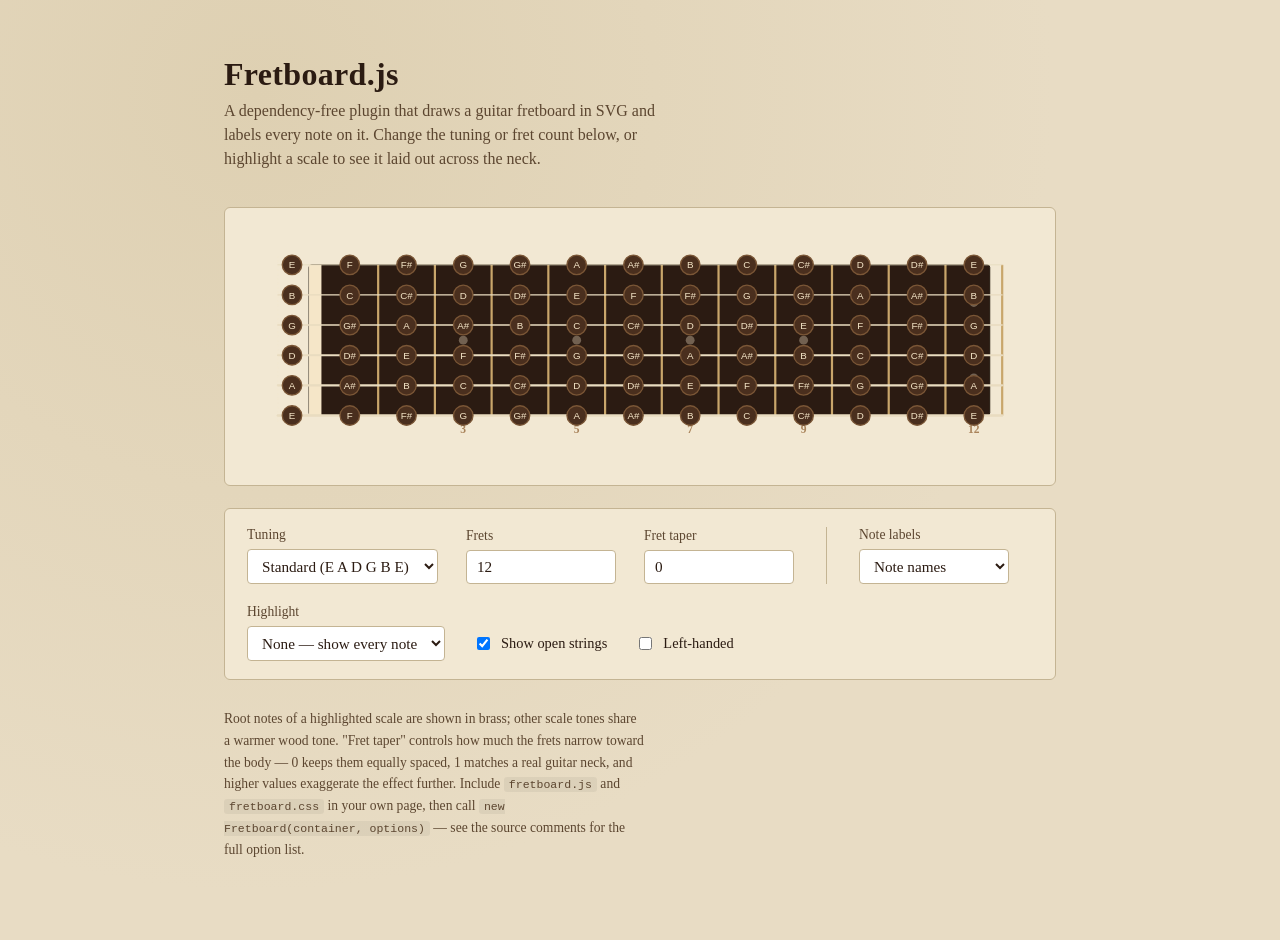
==== index.html @ 24ba3fcd "add left hand view" ====
<!doctype html>
<html lang="en">
<head>
<meta charset="utf-8" />
<meta name="viewport" content="width=device-width, initial-scale=1" />
<title>Fretboard.js — guitar fretboard visualizer</title>
<link rel="stylesheet" href="fretboard.css" />
<style>
	@font-face {
		/* Falls back gracefully if the environment has no network access to fonts. */
		font-family: 'Fraunces';
		src: local('Fraunces');
	}

	:root {
		--page-bg: #e8dcc4;
		--page-bg-edge: #ded0b2;
		--ink: #2b1b12;
		--ink-soft: #5c4630;
		--rule: #c4b493;
		--panel-bg: #f2e8d3;
		--brass: #c9a66b;
		--brass-deep: #a9835a;
	}

	* { box-sizing: border-box; }

	html, body {
		margin: 0;
		padding: 0;
		background: var(--page-bg);
		color: var(--ink);
		font-family: 'Iowan Old Style', 'Palatino Linotype', Georgia, serif;
	}

	body {
		background-image: radial-gradient(circle at 20% 10%, var(--page-bg-edge), var(--page-bg) 60%);
		min-height: 100vh;
	}

	.wrap {
		max-width: 880px;
		margin: 0 auto;
		padding: 56px 24px 80px;
	}

	header.masthead {
		margin-bottom: 36px;
	}

	header.masthead h1 {
		font-family: 'Fraunces', 'Iowan Old Style', Georgia, serif;
		font-weight: 600;
		font-size: 2rem;
		letter-spacing: 0.01em;
		margin: 0 0 6px;
	}

	header.masthead p {
		margin: 0;
		color: var(--ink-soft);
		font-size: 1rem;
		max-width: 58ch;
		line-height: 1.5;
	}

	.stage {
		background: var(--panel-bg);
		border: 1px solid var(--rule);
		border-radius: 6px;
		padding: 32px 28px 20px;
		overflow-x: auto;
	}

	#fretboard-container {
		min-width: 640px;
	}

	.control-strip {
		margin-top: 22px;
		background: var(--panel-bg);
		border: 1px solid var(--rule);
		border-radius: 6px;
		padding: 18px 22px;
		display: flex;
		flex-wrap: wrap;
		gap: 20px 28px;
		align-items: end;
	}

	.control {
		display: flex;
		flex-direction: column;
		gap: 6px;
		min-width: 150px;
	}

	.control label {
		font-family: 'Iowan Old Style', Georgia, serif;
		font-size: 0.85rem;
		color: var(--ink-soft);
	}

	.control select,
	.control input[type='number'] {
		font-family: inherit;
		font-size: 0.95rem;
		padding: 7px 10px;
		border: 1px solid var(--rule);
		border-radius: 4px;
		background: #fff;
		color: var(--ink);
	}

	.control select:disabled,
	.control input[type='number']:disabled {
		background: rgba(0, 0, 0, 0.04);
		color: var(--ink-soft);
		cursor: not-allowed;
	}

	.control-strip .divider {
		width: 1px;
		align-self: stretch;
		background: var(--rule);
		margin: 0 4px;
	}

	.checkbox-row {
		display: flex;
		align-items: center;
		gap: 8px;
		padding-bottom: 8px;
	}

	.checkbox-row label {
		font-size: 0.9rem;
		color: var(--ink);
	}

	footer.note {
		margin-top: 28px;
		font-size: 0.85rem;
		color: var(--ink-soft);
		line-height: 1.6;
		max-width: 62ch;
	}

	footer.note code {
		background: rgba(0, 0, 0, 0.05);
		padding: 1px 5px;
		border-radius: 3px;
		font-size: 0.85em;
	}

	@media (prefers-reduced-motion: reduce) {
		* { transition: none !important; }
	}
</style>
</head>
<body>
<div class="wrap">
	<header class="masthead">
		<h1>Fretboard.js</h1>
		<p>A dependency-free plugin that draws a guitar fretboard in SVG and labels every note on it. Change the tuning or fret count below, or highlight a scale to see it laid out across the neck.</p>
	</header>

	<div class="stage">
		<div id="fretboard-container"></div>
	</div>

	<div class="control-strip">
		<div class="control">
			<label for="tuning-select">Tuning</label>
			<select id="tuning-select">
				<option value="standard" selected>Standard (E A D G B E)</option>
				<option value="drop-d">Drop D (D A D G B E)</option>
				<option value="dadgad">DADGAD</option>
				<option value="open-g">Open G (D G D G B D)</option>
				<option value="half-step-down">Half-step down</option>
			</select>
		</div>

		<div class="control">
			<label for="frets-input">Frets</label>
			<input id="frets-input" type="number" min="5" max="24" value="12" />
		</div>

		<div class="control">
			<label for="taper-input">Fret taper</label>
			<input id="taper-input" type="number" min="0" max="5" step="0.1" value="0" />
		</div>

		<div class="divider"></div>

		<div class="control">
			<label for="label-mode-select">Note labels</label>
			<select id="label-mode-select">
				<option value="note" selected>Note names</option>
				<option value="none">Hidden</option>
			</select>
		</div>

		<div class="control">
			<label for="highlight-select">Highlight</label>
			<select id="highlight-select">
				<option value="none" selected>None — show every note</option>
				<option value="c-major">C major scale</option>
				<option value="a-minor-pent">A minor pentatonic</option>
				<option value="e-blues">E blues scale</option>
				<option value="g-major">G major scale</option>
			</select>
		</div>

		<div class="checkbox-row">
			<input type="checkbox" id="open-strings-toggle" checked />
			<label for="open-strings-toggle">Show open strings</label>
		</div>

		<div class="checkbox-row">
			<input type="checkbox" id="left-handed-toggle" />
			<label for="left-handed-toggle">Left-handed</label>
		</div>
	</div>

	<footer class="note">
		Root notes of a highlighted scale are shown in brass; other scale tones share a warmer wood tone. "Fret taper" controls how much the frets narrow toward the body — 0 keeps them equally spaced, 1 matches a real guitar neck, and higher values exaggerate the effect further. Include <code>fretboard.js</code> and <code>fretboard.css</code> in your own page, then call <code>new Fretboard(container, options)</code> — see the source comments for the full option list.
	</footer>
</div>

<script src="fretboard.js"></script>
<script>
	var TUNINGS = {
		'standard': ['E2', 'A2', 'D3', 'G3', 'B3', 'E4'],
		'drop-d': ['D2', 'A2', 'D3', 'G3', 'B3', 'E4'],
		'dadgad': ['D2', 'A2', 'D3', 'G3', 'A3', 'D4'],
		'open-g': ['D2', 'G2', 'D3', 'G3', 'B3', 'D4'],
		'half-step-down': ['Eb2', 'Ab2', 'Db3', 'Gb3', 'Bb3', 'Eb4'],
	};

	var HIGHLIGHTS = {
		'none': null,
		'c-major': { root: 'C', notes: ['C', 'D', 'E', 'F', 'G', 'A', 'B'] },
		'a-minor-pent': { root: 'A', notes: ['A', 'C', 'D', 'E', 'G'] },
		'e-blues': { root: 'E', notes: ['E', 'G', 'A', 'Bb', 'B', 'D'] },
		'g-major': { root: 'G', notes: ['G', 'A', 'B', 'C', 'D', 'E', 'F#'] },
	};

	var container = document.getElementById('fretboard-container');
	var fb = new Fretboard(container, {
		frets: 12,
		tuning: TUNINGS.standard,
		showOpenStrings: true,
		labelMode: 'note',
		highlight: null,
		fretTaper: 0,
		leftHanded: false,
	});

	document.getElementById('tuning-select').addEventListener('change', function (e) {
		fb.setTuning(TUNINGS[e.target.value]);
	});

	document.getElementById('taper-input').addEventListener('change', function (e) {
		var value = Math.max(0, parseFloat(e.target.value));
		if (isNaN(value)) value = 0;
		e.target.value = value;
		fb.setFretTaper(value);
	});

	document.getElementById('frets-input').addEventListener('change', function (e) {
		var value = Math.max(5, Math.min(24, parseInt(e.target.value, 10) || 12));
		e.target.value = value;
		fb.setFrets(value);
	});

	document.getElementById('highlight-select').addEventListener('change', function (e) {
		fb.setHighlight(HIGHLIGHTS[e.target.value]);
	});

	document.getElementById('label-mode-select').addEventListener('change', function (e) {
		fb.setLabelMode(e.target.value);
	});

	document.getElementById('open-strings-toggle').addEventListener('change', function (e) {
		fb.setOptions({ showOpenStrings: e.target.checked });
	});

	document.getElementById('left-handed-toggle').addEventListener('change', function (e) {
		fb.setLeftHanded(e.target.checked);
	});
</script>
</body>
</html>
---- fretboard.css ----
/* Fretboard.js — default styling
   Palette grounded in real fretboard materials: rosewood body, brass fret wire,
   bone nut and inlays. Swap the custom properties below to retheme. */

.fretboard-svg {
	--fb-wood: #2b1b12;
	--fb-wood-edge: #1c1109;
	--fb-fretwire: #c9a66b;
	--fb-nut: #f5e6c8;
	--fb-string: #e9dcc0;
	--fb-inlay: rgba(245, 230, 200, 0.35);
	--fb-fret-number: #a9835a;
	--fb-note-bg: #4a2f1e;
	--fb-note-border: #7a5636;
	--fb-note-text: #f5e6c8;
	--fb-highlight-bg: #6947c0;
	--fb-highlight-border: #6bb7c9bd;
	--fb-root-bg: #6bc99e;
	--fb-root-text: #2b1b12;
	--fb-open-divider: rgba(245, 230, 200, 0.25);

	display: block;
	max-width: 100%;
	height: auto;
	font-family: 'Iowan Old Style', 'Palatino Linotype', Georgia, serif;
}

.fretboard-wood {
	fill: var(--fb-wood);
	stroke: var(--fb-wood-edge);
	stroke-width: 1;
}

.fretboard-fretwire {
	stroke: var(--fb-fretwire);
	stroke-width: 2.5;
}

.fretboard-nut {
	fill: var(--fb-nut);
}

.fretboard-string {
	stroke: var(--fb-string);
	stroke-linecap: round;
}

.fretboard-inlay {
	fill: var(--fb-inlay);
}

.fretboard-fret-number {
	fill: var(--fb-fret-number);
	font-size: 13px;
	font-weight: 600;
}

.fretboard-open-divider {
	stroke: var(--fb-open-divider);
	stroke-width: 1;
	stroke-dasharray: 2 3;
}

.fretboard-note-dot {
	fill: var(--fb-note-bg);
	stroke: var(--fb-note-border);
	stroke-width: 1.5;
}

.fretboard-note-dot--highlight {
	fill: var(--fb-highlight-bg);
	stroke: var(--fb-highlight-border);
}

.fretboard-note-dot--root {
	fill: var(--fb-root-bg);
	stroke: var(--fb-root-bg);
}

.fretboard-note-label {
	fill: var(--fb-note-text);
	font-size: 11px;
	font-weight: 500;
	pointer-events: none;
	user-select: none;
	font-family: "Helvetica Neue", "Segoe UI", sans-serif
}

.fretboard-note-label--root {
	fill: var(--fb-root-text);
}
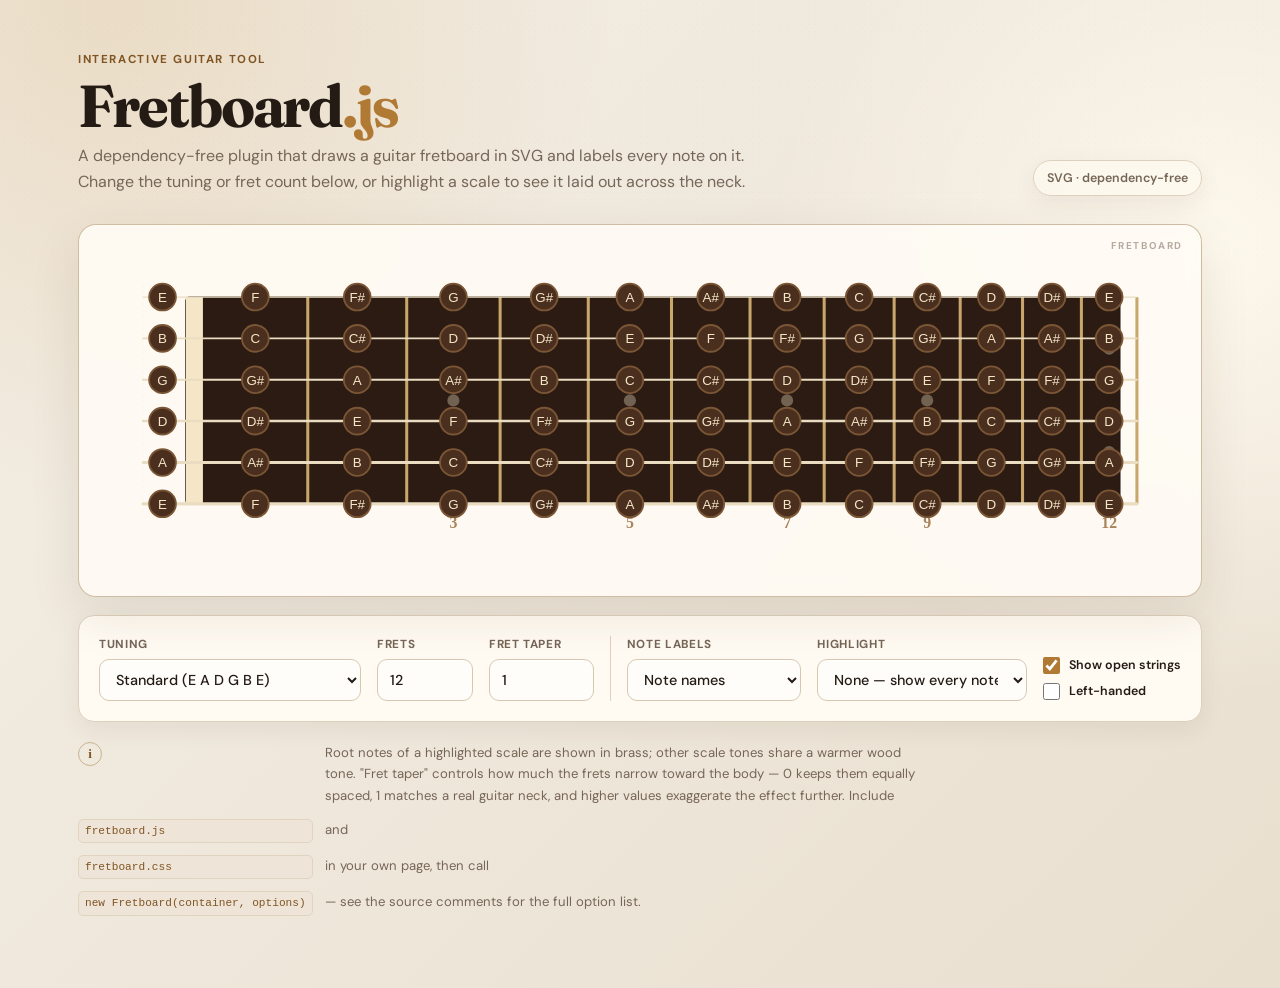
==== commit 00f6ed2a: "update layout. Set fret taper init to 1" ====
--- a/index.html
+++ b/index.html
@@ -1,294 +1,513 @@
 <!doctype html>
 <html lang="en">
-<head>
-<meta charset="utf-8" />
-<meta name="viewport" content="width=device-width, initial-scale=1" />
-<title>Fretboard.js — guitar fretboard visualizer</title>
-<link rel="stylesheet" href="fretboard.css" />
-<style>
-	@font-face {
-		/* Falls back gracefully if the environment has no network access to fonts. */
-		font-family: 'Fraunces';
-		src: local('Fraunces');
-	}
-
-	:root {
-		--page-bg: #e8dcc4;
-		--page-bg-edge: #ded0b2;
-		--ink: #2b1b12;
-		--ink-soft: #5c4630;
-		--rule: #c4b493;
-		--panel-bg: #f2e8d3;
-		--brass: #c9a66b;
-		--brass-deep: #a9835a;
-	}
-
-	* { box-sizing: border-box; }
-
-	html, body {
-		margin: 0;
-		padding: 0;
-		background: var(--page-bg);
-		color: var(--ink);
-		font-family: 'Iowan Old Style', 'Palatino Linotype', Georgia, serif;
-	}
-
-	body {
-		background-image: radial-gradient(circle at 20% 10%, var(--page-bg-edge), var(--page-bg) 60%);
-		min-height: 100vh;
-	}
-
-	.wrap {
-		max-width: 880px;
-		margin: 0 auto;
-		padding: 56px 24px 80px;
-	}
-
-	header.masthead {
-		margin-bottom: 36px;
-	}
-
-	header.masthead h1 {
-		font-family: 'Fraunces', 'Iowan Old Style', Georgia, serif;
-		font-weight: 600;
-		font-size: 2rem;
-		letter-spacing: 0.01em;
-		margin: 0 0 6px;
-	}
-
-	header.masthead p {
-		margin: 0;
-		color: var(--ink-soft);
-		font-size: 1rem;
-		max-width: 58ch;
-		line-height: 1.5;
-	}
-
-	.stage {
-		background: var(--panel-bg);
-		border: 1px solid var(--rule);
-		border-radius: 6px;
-		padding: 32px 28px 20px;
-		overflow-x: auto;
-	}
-
-	#fretboard-container {
-		min-width: 640px;
-	}
-
-	.control-strip {
-		margin-top: 22px;
-		background: var(--panel-bg);
-		border: 1px solid var(--rule);
-		border-radius: 6px;
-		padding: 18px 22px;
-		display: flex;
-		flex-wrap: wrap;
-		gap: 20px 28px;
-		align-items: end;
-	}
-
-	.control {
-		display: flex;
-		flex-direction: column;
-		gap: 6px;
-		min-width: 150px;
-	}
-
-	.control label {
-		font-family: 'Iowan Old Style', Georgia, serif;
-		font-size: 0.85rem;
-		color: var(--ink-soft);
-	}
-
-	.control select,
-	.control input[type='number'] {
-		font-family: inherit;
-		font-size: 0.95rem;
-		padding: 7px 10px;
-		border: 1px solid var(--rule);
-		border-radius: 4px;
-		background: #fff;
-		color: var(--ink);
-	}
-
-	.control select:disabled,
-	.control input[type='number']:disabled {
-		background: rgba(0, 0, 0, 0.04);
-		color: var(--ink-soft);
-		cursor: not-allowed;
-	}
-
-	.control-strip .divider {
-		width: 1px;
-		align-self: stretch;
-		background: var(--rule);
-		margin: 0 4px;
-	}
-
-	.checkbox-row {
-		display: flex;
-		align-items: center;
-		gap: 8px;
-		padding-bottom: 8px;
-	}
-
-	.checkbox-row label {
-		font-size: 0.9rem;
-		color: var(--ink);
-	}
-
-	footer.note {
-		margin-top: 28px;
-		font-size: 0.85rem;
-		color: var(--ink-soft);
-		line-height: 1.6;
-		max-width: 62ch;
-	}
-
-	footer.note code {
-		background: rgba(0, 0, 0, 0.05);
-		padding: 1px 5px;
-		border-radius: 3px;
-		font-size: 0.85em;
-	}
-
-	@media (prefers-reduced-motion: reduce) {
-		* { transition: none !important; }
-	}
-</style>
-</head>
-<body>
-<div class="wrap">
-	<header class="masthead">
-		<h1>Fretboard.js</h1>
-		<p>A dependency-free plugin that draws a guitar fretboard in SVG and labels every note on it. Change the tuning or fret count below, or highlight a scale to see it laid out across the neck.</p>
-	</header>
-
-	<div class="stage">
-		<div id="fretboard-container"></div>
-	</div>
-
-	<div class="control-strip">
-		<div class="control">
-			<label for="tuning-select">Tuning</label>
-			<select id="tuning-select">
-				<option value="standard" selected>Standard (E A D G B E)</option>
-				<option value="drop-d">Drop D (D A D G B E)</option>
-				<option value="dadgad">DADGAD</option>
-				<option value="open-g">Open G (D G D G B D)</option>
-				<option value="half-step-down">Half-step down</option>
-			</select>
-		</div>
-
-		<div class="control">
-			<label for="frets-input">Frets</label>
-			<input id="frets-input" type="number" min="5" max="24" value="12" />
-		</div>
-
-		<div class="control">
-			<label for="taper-input">Fret taper</label>
-			<input id="taper-input" type="number" min="0" max="5" step="0.1" value="0" />
-		</div>
-
-		<div class="divider"></div>
-
-		<div class="control">
-			<label for="label-mode-select">Note labels</label>
-			<select id="label-mode-select">
-				<option value="note" selected>Note names</option>
-				<option value="none">Hidden</option>
-			</select>
-		</div>
-
-		<div class="control">
-			<label for="highlight-select">Highlight</label>
-			<select id="highlight-select">
-				<option value="none" selected>None — show every note</option>
-				<option value="c-major">C major scale</option>
-				<option value="a-minor-pent">A minor pentatonic</option>
-				<option value="e-blues">E blues scale</option>
-				<option value="g-major">G major scale</option>
-			</select>
-		</div>
-
-		<div class="checkbox-row">
-			<input type="checkbox" id="open-strings-toggle" checked />
-			<label for="open-strings-toggle">Show open strings</label>
-		</div>
-
-		<div class="checkbox-row">
-			<input type="checkbox" id="left-handed-toggle" />
-			<label for="left-handed-toggle">Left-handed</label>
-		</div>
-	</div>
-
-	<footer class="note">
-		Root notes of a highlighted scale are shown in brass; other scale tones share a warmer wood tone. "Fret taper" controls how much the frets narrow toward the body — 0 keeps them equally spaced, 1 matches a real guitar neck, and higher values exaggerate the effect further. Include <code>fretboard.js</code> and <code>fretboard.css</code> in your own page, then call <code>new Fretboard(container, options)</code> — see the source comments for the full option list.
-	</footer>
-</div>
-
-<script src="fretboard.js"></script>
-<script>
-	var TUNINGS = {
-		'standard': ['E2', 'A2', 'D3', 'G3', 'B3', 'E4'],
-		'drop-d': ['D2', 'A2', 'D3', 'G3', 'B3', 'E4'],
-		'dadgad': ['D2', 'A2', 'D3', 'G3', 'A3', 'D4'],
-		'open-g': ['D2', 'G2', 'D3', 'G3', 'B3', 'D4'],
-		'half-step-down': ['Eb2', 'Ab2', 'Db3', 'Gb3', 'Bb3', 'Eb4'],
-	};
-
-	var HIGHLIGHTS = {
-		'none': null,
-		'c-major': { root: 'C', notes: ['C', 'D', 'E', 'F', 'G', 'A', 'B'] },
-		'a-minor-pent': { root: 'A', notes: ['A', 'C', 'D', 'E', 'G'] },
-		'e-blues': { root: 'E', notes: ['E', 'G', 'A', 'Bb', 'B', 'D'] },
-		'g-major': { root: 'G', notes: ['G', 'A', 'B', 'C', 'D', 'E', 'F#'] },
-	};
-
-	var container = document.getElementById('fretboard-container');
-	var fb = new Fretboard(container, {
-		frets: 12,
-		tuning: TUNINGS.standard,
-		showOpenStrings: true,
-		labelMode: 'note',
-		highlight: null,
-		fretTaper: 0,
-		leftHanded: false,
-	});
-
-	document.getElementById('tuning-select').addEventListener('change', function (e) {
-		fb.setTuning(TUNINGS[e.target.value]);
-	});
-
-	document.getElementById('taper-input').addEventListener('change', function (e) {
-		var value = Math.max(0, parseFloat(e.target.value));
-		if (isNaN(value)) value = 0;
-		e.target.value = value;
-		fb.setFretTaper(value);
-	});
-
-	document.getElementById('frets-input').addEventListener('change', function (e) {
-		var value = Math.max(5, Math.min(24, parseInt(e.target.value, 10) || 12));
-		e.target.value = value;
-		fb.setFrets(value);
-	});
-
-	document.getElementById('highlight-select').addEventListener('change', function (e) {
-		fb.setHighlight(HIGHLIGHTS[e.target.value]);
-	});
-
-	document.getElementById('label-mode-select').addEventListener('change', function (e) {
-		fb.setLabelMode(e.target.value);
-	});
-
-	document.getElementById('open-strings-toggle').addEventListener('change', function (e) {
-		fb.setOptions({ showOpenStrings: e.target.checked });
-	});
-
-	document.getElementById('left-handed-toggle').addEventListener('change', function (e) {
-		fb.setLeftHanded(e.target.checked);
-	});
-</script>
-</body>
+  <head>
+    <meta charset="utf-8" />
+    <meta name="viewport" content="width=device-width, initial-scale=1" />
+    <title>Fretboard.js — guitar fretboard visualizer</title>
+    <link rel="stylesheet" href="fretboard.css" />
+    <style>
+      @import url("https://fonts.googleapis.com/css2?family=DM+Sans:wght@400;500;600;700&family=Fraunces:opsz,wght@9..144,600;9..144,700&display=swap");
+
+      :root {
+        --bg: #f4efe6;
+        --bg-deep: #e9dfcf;
+        --surface: rgba(255, 252, 246, 0.9);
+        --surface-solid: #fffaf2;
+        --ink: #241b15;
+        --muted: #766657;
+        --line: #ddd0bc;
+        --accent: #b07a35;
+        --accent-dark: #805523;
+        --shadow: 0 18px 50px rgba(67, 45, 24, 0.1);
+        --shadow-soft: 0 8px 24px rgba(67, 45, 24, 0.07);
+      }
+
+      * {
+        box-sizing: border-box;
+      }
+      html {
+        scroll-behavior: smooth;
+      }
+
+      body {
+        margin: 0;
+        min-height: 100vh;
+        color: var(--ink);
+        font-family:
+          "DM Sans",
+          system-ui,
+          -apple-system,
+          BlinkMacSystemFont,
+          "Segoe UI",
+          sans-serif;
+        background:
+          radial-gradient(
+            circle at 8% 0%,
+            rgba(221, 194, 153, 0.42),
+            transparent 32rem
+          ),
+          radial-gradient(
+            circle at 95% 25%,
+            rgba(255, 250, 239, 0.9),
+            transparent 28rem
+          ),
+          linear-gradient(135deg, var(--bg), var(--bg-deep));
+      }
+
+      body::before {
+        content: "";
+        position: fixed;
+        inset: 0;
+        pointer-events: none;
+        opacity: 0.28;
+        background-image: radial-gradient(
+          rgba(72, 47, 26, 0.09) 0.7px,
+          transparent 0.7px
+        );
+        background-size: 7px 7px;
+        mask-image: linear-gradient(to bottom, black, transparent 75%);
+      }
+
+      .wrap {
+        position: relative;
+        max-width: 1180px;
+        margin: 0 auto;
+        padding: 52px 28px 72px;
+      }
+
+      header.masthead {
+        display: flex;
+        align-items: flex-end;
+        justify-content: space-between;
+        gap: 32px;
+        margin-bottom: 28px;
+      }
+
+      .brand {
+        max-width: 720px;
+      }
+
+      .eyebrow {
+        margin: 0 0 10px;
+        font-size: 0.72rem;
+        font-weight: 700;
+        letter-spacing: 0.14em;
+        text-transform: uppercase;
+        color: var(--accent-dark);
+      }
+
+      header.masthead h1 {
+        margin: 0 0 8px;
+        font-family: "Fraunces", Georgia, serif;
+        font-size: clamp(2.2rem, 5vw, 3.7rem);
+        line-height: 0.98;
+        letter-spacing: -0.035em;
+        font-weight: 700;
+      }
+
+      header.masthead h1 span {
+        color: var(--accent);
+      }
+
+      header.masthead p {
+        margin: 0;
+        max-width: 64ch;
+        color: var(--muted);
+        font-size: 1rem;
+        line-height: 1.65;
+      }
+
+      .badge {
+        flex: 0 0 auto;
+        padding: 9px 13px;
+        border: 1px solid var(--line);
+        border-radius: 999px;
+        background: rgba(255, 250, 242, 0.65);
+        box-shadow: var(--shadow-soft);
+        font-size: 0.78rem;
+        font-weight: 600;
+        color: var(--muted);
+      }
+
+      .stage {
+        position: relative;
+        padding: 30px 30px 24px;
+        border: 1px solid rgba(191, 169, 137, 0.75);
+        border-radius: 18px;
+        background: var(--surface);
+        box-shadow: var(--shadow);
+        backdrop-filter: blur(10px);
+        overflow-x: auto;
+      }
+
+      .stage::before {
+        content: "FRETBOARD";
+        position: absolute;
+        top: 14px;
+        right: 18px;
+        font-size: 0.62rem;
+        font-weight: 700;
+        letter-spacing: 0.16em;
+        color: rgba(118, 102, 87, 0.55);
+      }
+
+      #fretboard-container {
+        min-width: 640px;
+        padding-top: 8px;
+      }
+
+      .control-strip {
+        display: grid;
+        grid-template-columns:
+          minmax(220px, 1.5fr) minmax(90px, 0.55fr) minmax(100px, 0.6fr)
+          1px minmax(170px, 1fr) minmax(190px, 1.2fr) auto;
+        gap: 16px;
+        align-items: end;
+        margin-top: 18px;
+        padding: 20px;
+        border: 1px solid var(--line);
+        border-radius: 16px;
+        background: var(--surface-solid);
+        box-shadow: var(--shadow-soft);
+      }
+
+      .control {
+        display: flex;
+        min-width: 0;
+        flex-direction: column;
+        gap: 7px;
+      }
+
+      .control label,
+      .checkbox-row label {
+        font-size: 0.73rem;
+        font-weight: 700;
+        letter-spacing: 0.055em;
+        text-transform: uppercase;
+        color: var(--muted);
+      }
+
+      .control select,
+      .control input[type="number"] {
+        width: 100%;
+        min-height: 42px;
+        padding: 9px 12px;
+        border: 1px solid #d6c7b1;
+        border-radius: 10px;
+        outline: none;
+        background: #fffdf9;
+        color: var(--ink);
+        font:
+          500 0.9rem "DM Sans",
+          sans-serif;
+        box-shadow: inset 0 1px 0 rgba(255, 255, 255, 0.9);
+        transition:
+          border-color 0.18s ease,
+          box-shadow 0.18s ease;
+      }
+
+      .control select:hover,
+      .control input[type="number"]:hover {
+        border-color: #c5ad8c;
+      }
+
+      .control select:focus,
+      .control input[type="number"]:focus {
+        border-color: var(--accent);
+        box-shadow: 0 0 0 3px rgba(176, 122, 53, 0.14);
+      }
+
+      .control select:disabled,
+      .control input[type="number"]:disabled {
+        background: #f3eee6;
+        color: var(--muted);
+        cursor: not-allowed;
+      }
+
+      .control-strip .divider {
+        width: 1px;
+        align-self: stretch;
+        background: var(--line);
+      }
+
+      .checkbox-group {
+        display: flex;
+        flex-direction: column;
+        gap: 9px;
+        padding-bottom: 1px;
+      }
+
+      .checkbox-row {
+        display: flex;
+        align-items: center;
+        gap: 9px;
+        white-space: nowrap;
+      }
+
+      .checkbox-row input {
+        width: 17px;
+        height: 17px;
+        margin: 0;
+        accent-color: var(--accent);
+      }
+
+      .checkbox-row label {
+        font-size: 0.78rem;
+        text-transform: none;
+        letter-spacing: 0;
+        font-weight: 600;
+        color: var(--ink);
+        cursor: pointer;
+      }
+
+      footer.note {
+        display: grid;
+        grid-template-columns: auto 1fr;
+        gap: 12px;
+        align-items: start;
+        margin-top: 20px;
+        max-width: 850px;
+        font-size: 0.82rem;
+        color: var(--muted);
+        line-height: 1.65;
+      }
+
+      footer.note::before {
+        content: "i";
+        display: grid;
+        place-items: center;
+        width: 22px;
+        height: 22px;
+        border: 1px solid #c9b28f;
+        border-radius: 50%;
+        font-family: Georgia, serif;
+        font-weight: 700;
+        color: var(--accent-dark);
+      }
+
+      footer.note code {
+        padding: 2px 6px;
+        border: 1px solid #e0d3c0;
+        border-radius: 5px;
+        background: #eee5d8;
+        color: var(--accent-dark);
+        font-size: 0.85em;
+      }
+
+      @media (max-width: 980px) {
+        .control-strip {
+          grid-template-columns: repeat(3, minmax(140px, 1fr));
+        }
+        .control-strip .divider {
+          display: none;
+        }
+      }
+
+      @media (max-width: 700px) {
+        .wrap {
+          padding: 32px 16px 48px;
+        }
+        header.masthead {
+          display: block;
+        }
+        .badge {
+          display: inline-block;
+          margin-top: 18px;
+        }
+        .stage {
+          padding: 24px 18px 18px;
+          border-radius: 14px;
+        }
+        .control-strip {
+          grid-template-columns: 1fr 1fr;
+          padding: 16px;
+        }
+      }
+
+      @media (max-width: 480px) {
+        .control-strip {
+          grid-template-columns: 1fr;
+        }
+      }
+
+      @media (prefers-reduced-motion: reduce) {
+        * {
+          scroll-behavior: auto !important;
+          transition: none !important;
+        }
+      }
+    </style>
+  </head>
+  <body>
+    <div class="wrap">
+      <header class="masthead">
+        <div class="brand">
+          <div class="eyebrow">Interactive guitar tool</div>
+          <h1>Fretboard<span>.js</span></h1>
+          <p>
+            A dependency-free plugin that draws a guitar fretboard in SVG and
+            labels every note on it. Change the tuning or fret count below, or
+            highlight a scale to see it laid out across the neck.
+          </p>
+        </div>
+        <div class="badge">SVG · dependency-free</div>
+      </header>
+
+      <div class="stage">
+        <div id="fretboard-container"></div>
+      </div>
+
+      <div class="control-strip">
+        <div class="control">
+          <label for="tuning-select">Tuning</label>
+          <select id="tuning-select">
+            <option value="standard" selected>Standard (E A D G B E)</option>
+            <option value="drop-d">Drop D (D A D G B E)</option>
+            <option value="dadgad">DADGAD</option>
+            <option value="open-g">Open G (D G D G B D)</option>
+            <option value="half-step-down">Half-step down</option>
+          </select>
+        </div>
+
+        <div class="control">
+          <label for="frets-input">Frets</label>
+          <input id="frets-input" type="number" min="5" max="24" value="12" />
+        </div>
+
+        <div class="control">
+          <label for="taper-input">Fret taper</label>
+          <input
+            id="taper-input"
+            type="number"
+            min="0"
+            max="5"
+            step="0.1"
+            value="1"
+          />
+        </div>
+
+        <div class="divider"></div>
+
+        <div class="control">
+          <label for="label-mode-select">Note labels</label>
+          <select id="label-mode-select">
+            <option value="note" selected>Note names</option>
+            <option value="none">Hidden</option>
+          </select>
+        </div>
+
+        <div class="control">
+          <label for="highlight-select">Highlight</label>
+          <select id="highlight-select">
+            <option value="none" selected>None — show every note</option>
+            <option value="c-major">C major scale</option>
+            <option value="a-minor-pent">A minor pentatonic</option>
+            <option value="e-blues">E blues scale</option>
+            <option value="g-major">G major scale</option>
+          </select>
+        </div>
+
+        <div class="checkbox-group">
+          <div class="checkbox-row">
+            <input type="checkbox" id="open-strings-toggle" checked />
+            <label for="open-strings-toggle">Show open strings</label>
+          </div>
+          <div class="checkbox-row">
+            <input type="checkbox" id="left-handed-toggle" />
+            <label for="left-handed-toggle">Left-handed</label>
+          </div>
+        </div>
+      </div>
+
+      <footer class="note">
+        Root notes of a highlighted scale are shown in brass; other scale tones
+        share a warmer wood tone. "Fret taper" controls how much the frets
+        narrow toward the body — 0 keeps them equally spaced, 1 matches a real
+        guitar neck, and higher values exaggerate the effect further. Include
+        <code>fretboard.js</code> and <code>fretboard.css</code> in your own
+        page, then call <code>new Fretboard(container, options)</code> — see the
+        source comments for the full option list.
+      </footer>
+    </div>
+
+    <script src="fretboard.js"></script>
+    <script>
+      var TUNINGS = {
+        standard: ["E2", "A2", "D3", "G3", "B3", "E4"],
+        "drop-d": ["D2", "A2", "D3", "G3", "B3", "E4"],
+        dadgad: ["D2", "A2", "D3", "G3", "A3", "D4"],
+        "open-g": ["D2", "G2", "D3", "G3", "B3", "D4"],
+        "half-step-down": ["Eb2", "Ab2", "Db3", "Gb3", "Bb3", "Eb4"],
+      };
+
+      var HIGHLIGHTS = {
+        none: null,
+        "c-major": { root: "C", notes: ["C", "D", "E", "F", "G", "A", "B"] },
+        "a-minor-pent": { root: "A", notes: ["A", "C", "D", "E", "G"] },
+        "e-blues": { root: "E", notes: ["E", "G", "A", "Bb", "B", "D"] },
+        "g-major": { root: "G", notes: ["G", "A", "B", "C", "D", "E", "F#"] },
+      };
+
+      var container = document.getElementById("fretboard-container");
+      var fb = new Fretboard(container, {
+        frets: 12,
+        tuning: TUNINGS.standard,
+        showOpenStrings: true,
+        labelMode: "note",
+        highlight: null,
+        fretTaper: 1,
+        leftHanded: false,
+      });
+
+      document
+        .getElementById("tuning-select")
+        .addEventListener("change", function (e) {
+          fb.setTuning(TUNINGS[e.target.value]);
+        });
+
+      document
+        .getElementById("taper-input")
+        .addEventListener("change", function (e) {
+          var value = Math.max(0, parseFloat(e.target.value));
+          if (isNaN(value)) value = 0;
+          e.target.value = value;
+          fb.setFretTaper(value);
+        });
+
+      document
+        .getElementById("frets-input")
+        .addEventListener("change", function (e) {
+          var value = Math.max(
+            5,
+            Math.min(24, parseInt(e.target.value, 10) || 12),
+          );
+          e.target.value = value;
+          fb.setFrets(value);
+        });
+
+      document
+        .getElementById("highlight-select")
+        .addEventListener("change", function (e) {
+          fb.setHighlight(HIGHLIGHTS[e.target.value]);
+        });
+
+      document
+        .getElementById("label-mode-select")
+        .addEventListener("change", function (e) {
+          fb.setLabelMode(e.target.value);
+        });
+
+      document
+        .getElementById("open-strings-toggle")
+        .addEventListener("change", function (e) {
+          fb.setOptions({ showOpenStrings: e.target.checked });
+        });
+
+      document
+        .getElementById("left-handed-toggle")
+        .addEventListener("change", function (e) {
+          fb.setLeftHanded(e.target.checked);
+        });
+    </script>
+  </body>
 </html>
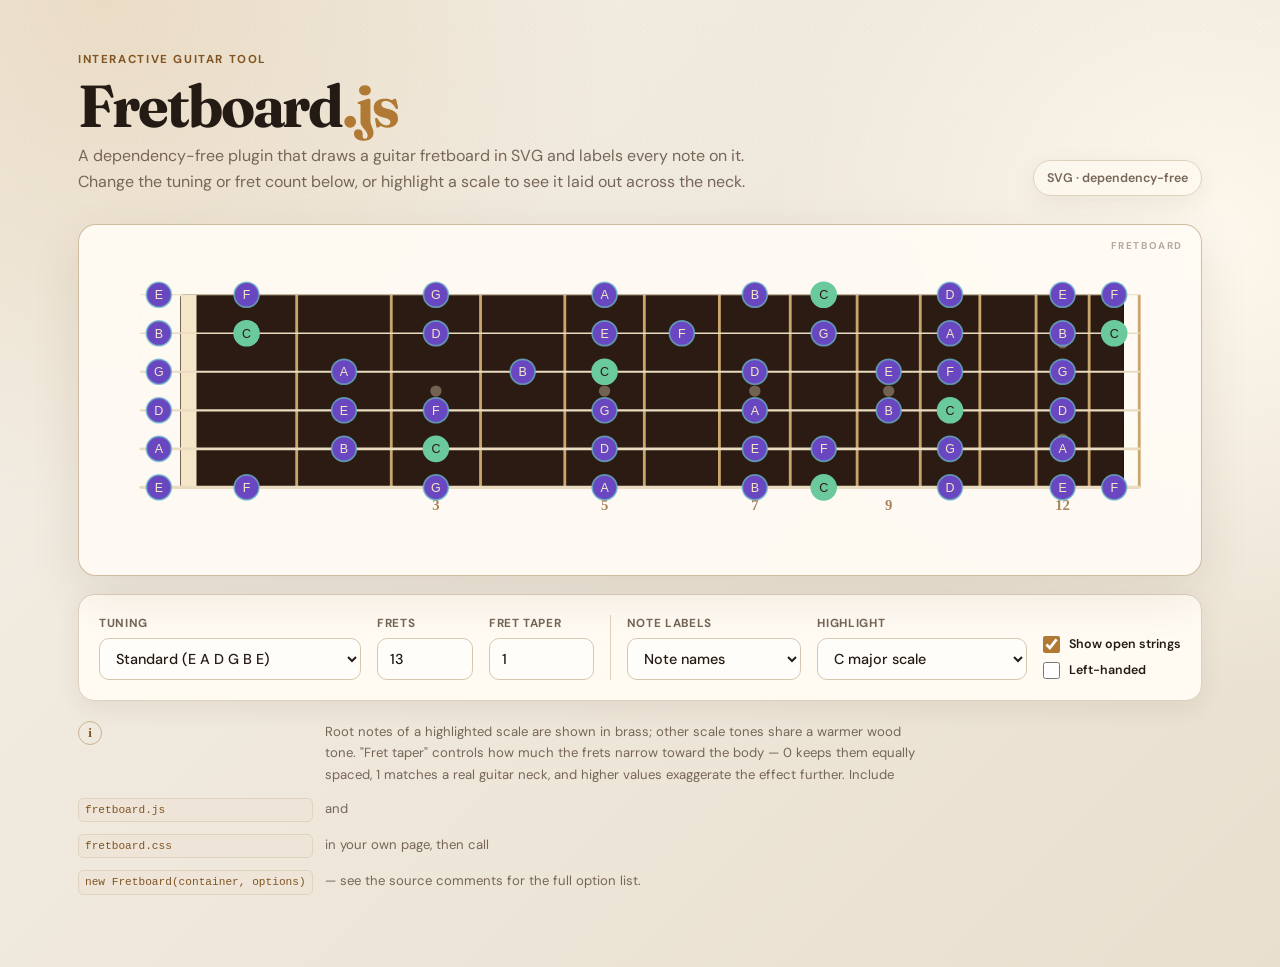
==== commit 943e9c67: "update demo page" ====
--- a/index.html
+++ b/index.html
@@ -371,7 +371,7 @@
 
         <div class="control">
           <label for="frets-input">Frets</label>
-          <input id="frets-input" type="number" min="5" max="24" value="12" />
+          <input id="frets-input" type="number" min="5" max="24" value="13" />
         </div>
 
         <div class="control">
@@ -399,8 +399,8 @@
         <div class="control">
           <label for="highlight-select">Highlight</label>
           <select id="highlight-select">
-            <option value="none" selected>None — show every note</option>
-            <option value="c-major">C major scale</option>
+            <option value="none">None — show every note</option>
+            <option value="c-major" selected>C major scale</option>
             <option value="a-minor-pent">A minor pentatonic</option>
             <option value="e-blues">E blues scale</option>
             <option value="g-major">G major scale</option>
@@ -450,11 +450,11 @@
 
       var container = document.getElementById("fretboard-container");
       var fb = new Fretboard(container, {
-        frets: 12,
+        frets: 13,
         tuning: TUNINGS.standard,
         showOpenStrings: true,
         labelMode: "note",
-        highlight: null,
+        highlight: HIGHLIGHTS["c-major"],
         fretTaper: 1,
         leftHanded: false,
       });
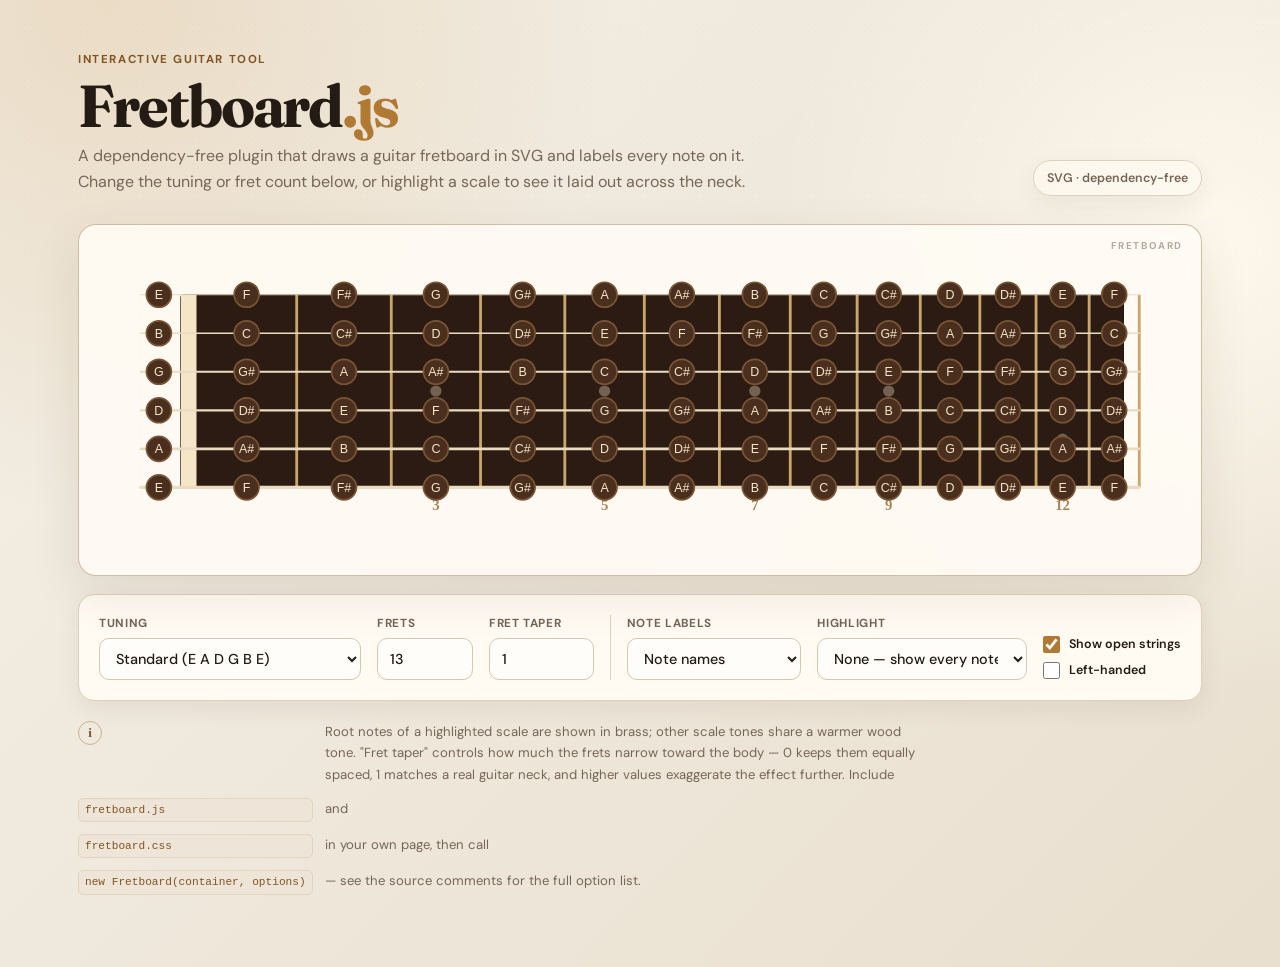
==== commit 7c9d1d61: "update layout of demo" ====
--- a/index.html
+++ b/index.html
@@ -399,8 +399,8 @@
         <div class="control">
           <label for="highlight-select">Highlight</label>
           <select id="highlight-select">
-            <option value="none">None — show every note</option>
-            <option value="c-major" selected>C major scale</option>
+            <option value="none" selected>None — show every note</option>
+            <option value="c-major">C major scale</option>
             <option value="a-minor-pent">A minor pentatonic</option>
             <option value="e-blues">E blues scale</option>
             <option value="g-major">G major scale</option>
@@ -454,7 +454,7 @@
         tuning: TUNINGS.standard,
         showOpenStrings: true,
         labelMode: "note",
-        highlight: HIGHLIGHTS["c-major"],
+        highlight: null,
         fretTaper: 1,
         leftHanded: false,
       });
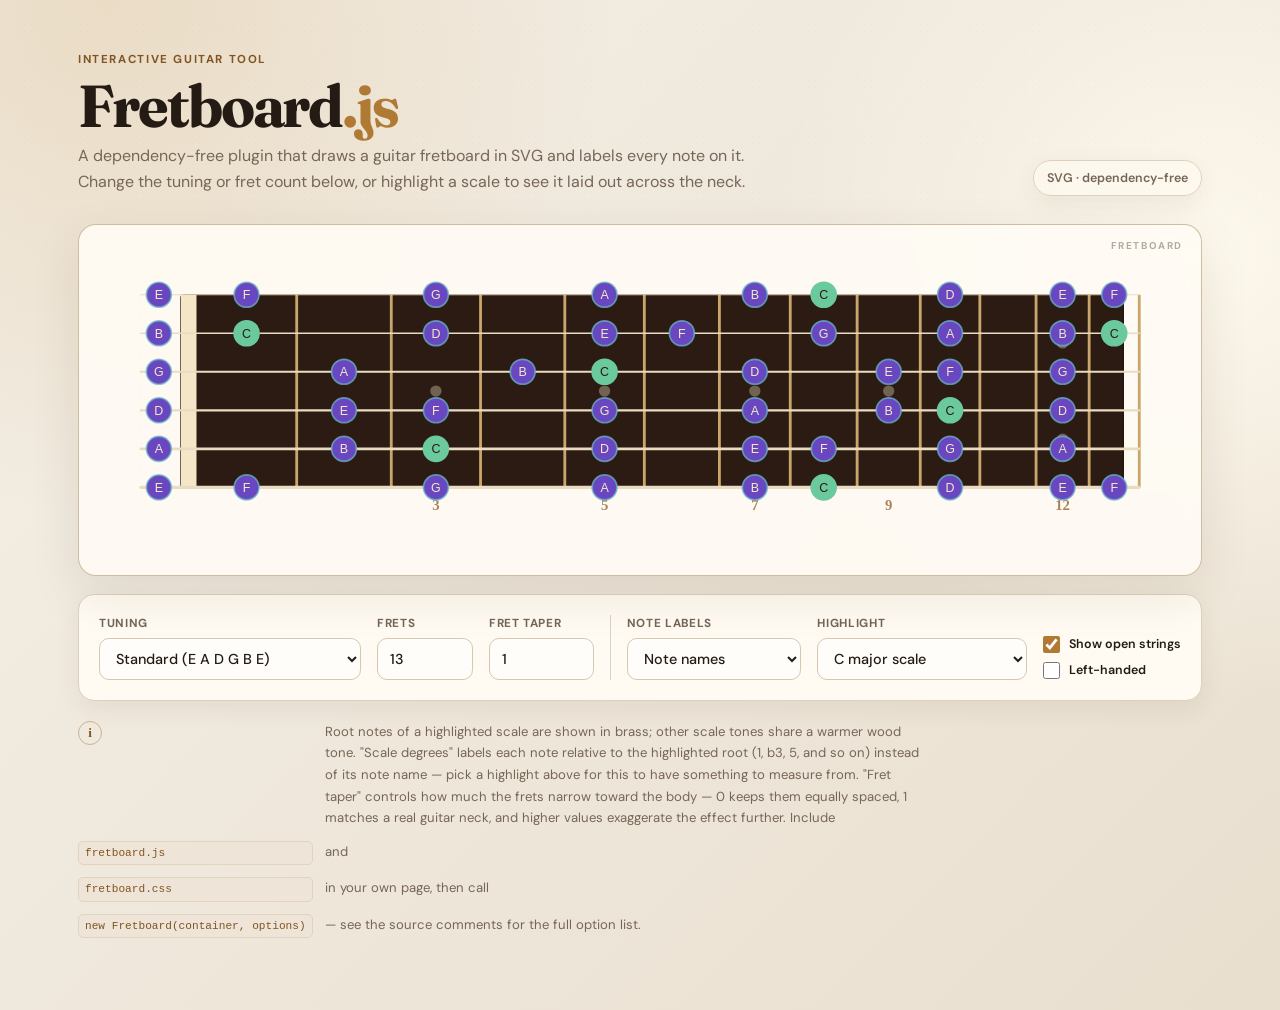
==== commit df9f1ac1: "Added support for scale degree" ====
--- a/index.html
+++ b/index.html
@@ -392,6 +392,7 @@
           <label for="label-mode-select">Note labels</label>
           <select id="label-mode-select">
             <option value="note" selected>Note names</option>
+            <option value="degree">Scale degrees</option>
             <option value="none">Hidden</option>
           </select>
         </div>
@@ -399,8 +400,8 @@
         <div class="control">
           <label for="highlight-select">Highlight</label>
           <select id="highlight-select">
-            <option value="none" selected>None — show every note</option>
-            <option value="c-major">C major scale</option>
+            <option value="none">None — show every note</option>
+            <option value="c-major" selected>C major scale</option>
             <option value="a-minor-pent">A minor pentatonic</option>
             <option value="e-blues">E blues scale</option>
             <option value="g-major">G major scale</option>
@@ -421,7 +422,10 @@
 
       <footer class="note">
         Root notes of a highlighted scale are shown in brass; other scale tones
-        share a warmer wood tone. "Fret taper" controls how much the frets
+        share a warmer wood tone. "Scale degrees" labels each note relative to
+        the highlighted root (1, b3, 5, and so on) instead of its note name —
+        pick a highlight above for this to have something to measure from.
+        "Fret taper" controls how much the frets
         narrow toward the body — 0 keeps them equally spaced, 1 matches a real
         guitar neck, and higher values exaggerate the effect further. Include
         <code>fretboard.js</code> and <code>fretboard.css</code> in your own
@@ -454,7 +458,7 @@
         tuning: TUNINGS.standard,
         showOpenStrings: true,
         labelMode: "note",
-        highlight: null,
+        highlight: HIGHLIGHTS["c-major"],
         fretTaper: 1,
         leftHanded: false,
       });
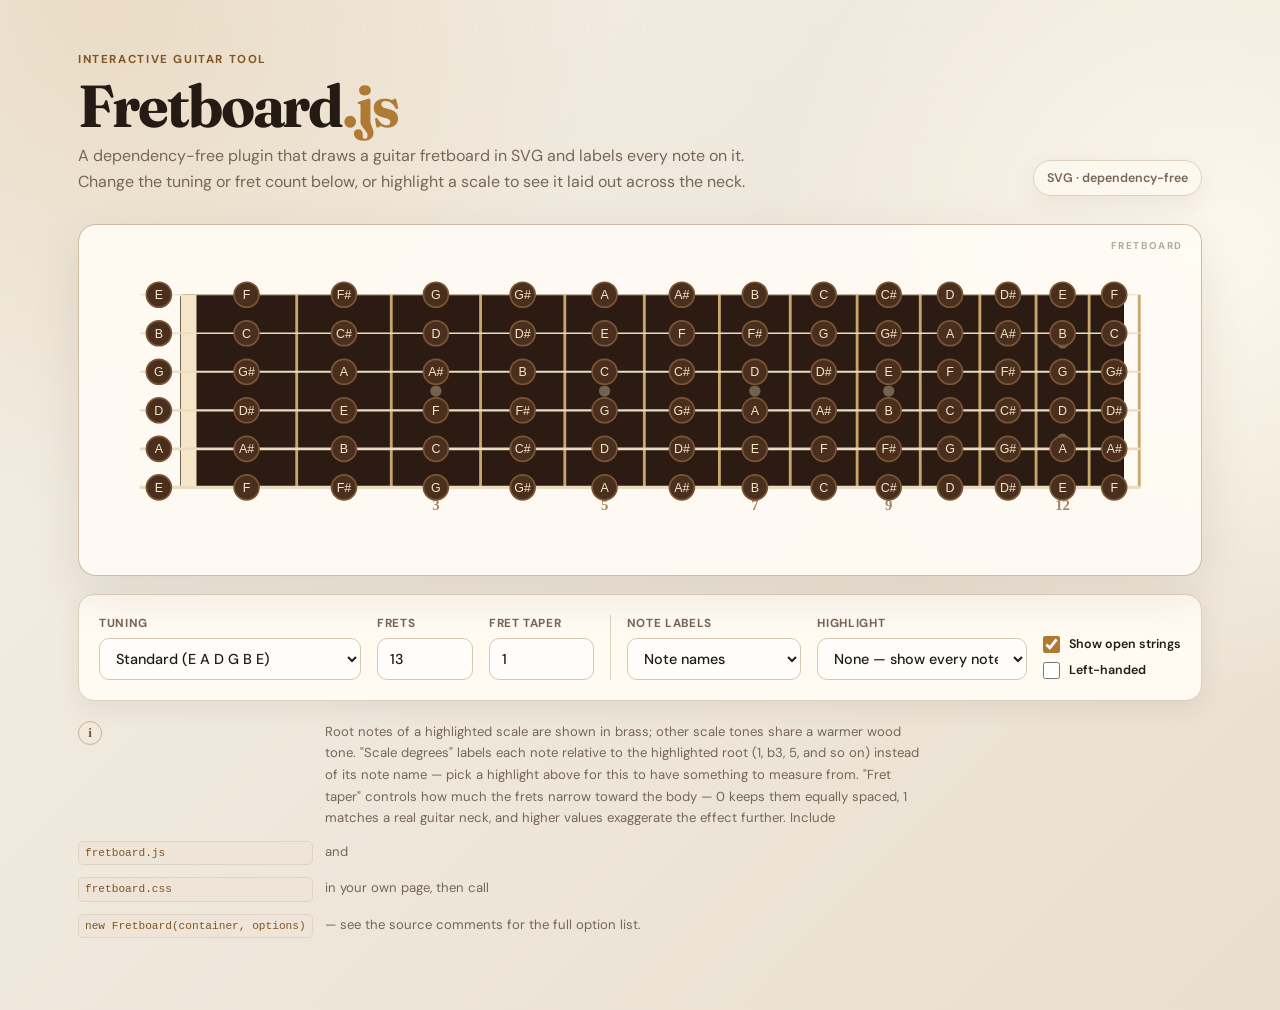
==== commit d7b9c20e: "updated demo page" ====
--- a/index.html
+++ b/index.html
@@ -400,8 +400,8 @@
         <div class="control">
           <label for="highlight-select">Highlight</label>
           <select id="highlight-select">
-            <option value="none">None — show every note</option>
-            <option value="c-major" selected>C major scale</option>
+            <option value="none" selected>None — show every note</option>
+            <option value="c-major">C major scale</option>
             <option value="a-minor-pent">A minor pentatonic</option>
             <option value="e-blues">E blues scale</option>
             <option value="g-major">G major scale</option>
@@ -424,10 +424,10 @@
         Root notes of a highlighted scale are shown in brass; other scale tones
         share a warmer wood tone. "Scale degrees" labels each note relative to
         the highlighted root (1, b3, 5, and so on) instead of its note name —
-        pick a highlight above for this to have something to measure from.
-        "Fret taper" controls how much the frets
-        narrow toward the body — 0 keeps them equally spaced, 1 matches a real
-        guitar neck, and higher values exaggerate the effect further. Include
+        pick a highlight above for this to have something to measure from. "Fret
+        taper" controls how much the frets narrow toward the body — 0 keeps them
+        equally spaced, 1 matches a real guitar neck, and higher values
+        exaggerate the effect further. Include
         <code>fretboard.js</code> and <code>fretboard.css</code> in your own
         page, then call <code>new Fretboard(container, options)</code> — see the
         source comments for the full option list.
@@ -458,7 +458,7 @@
         tuning: TUNINGS.standard,
         showOpenStrings: true,
         labelMode: "note",
-        highlight: HIGHLIGHTS["c-major"],
+        highlight: null,
         fretTaper: 1,
         leftHanded: false,
       });
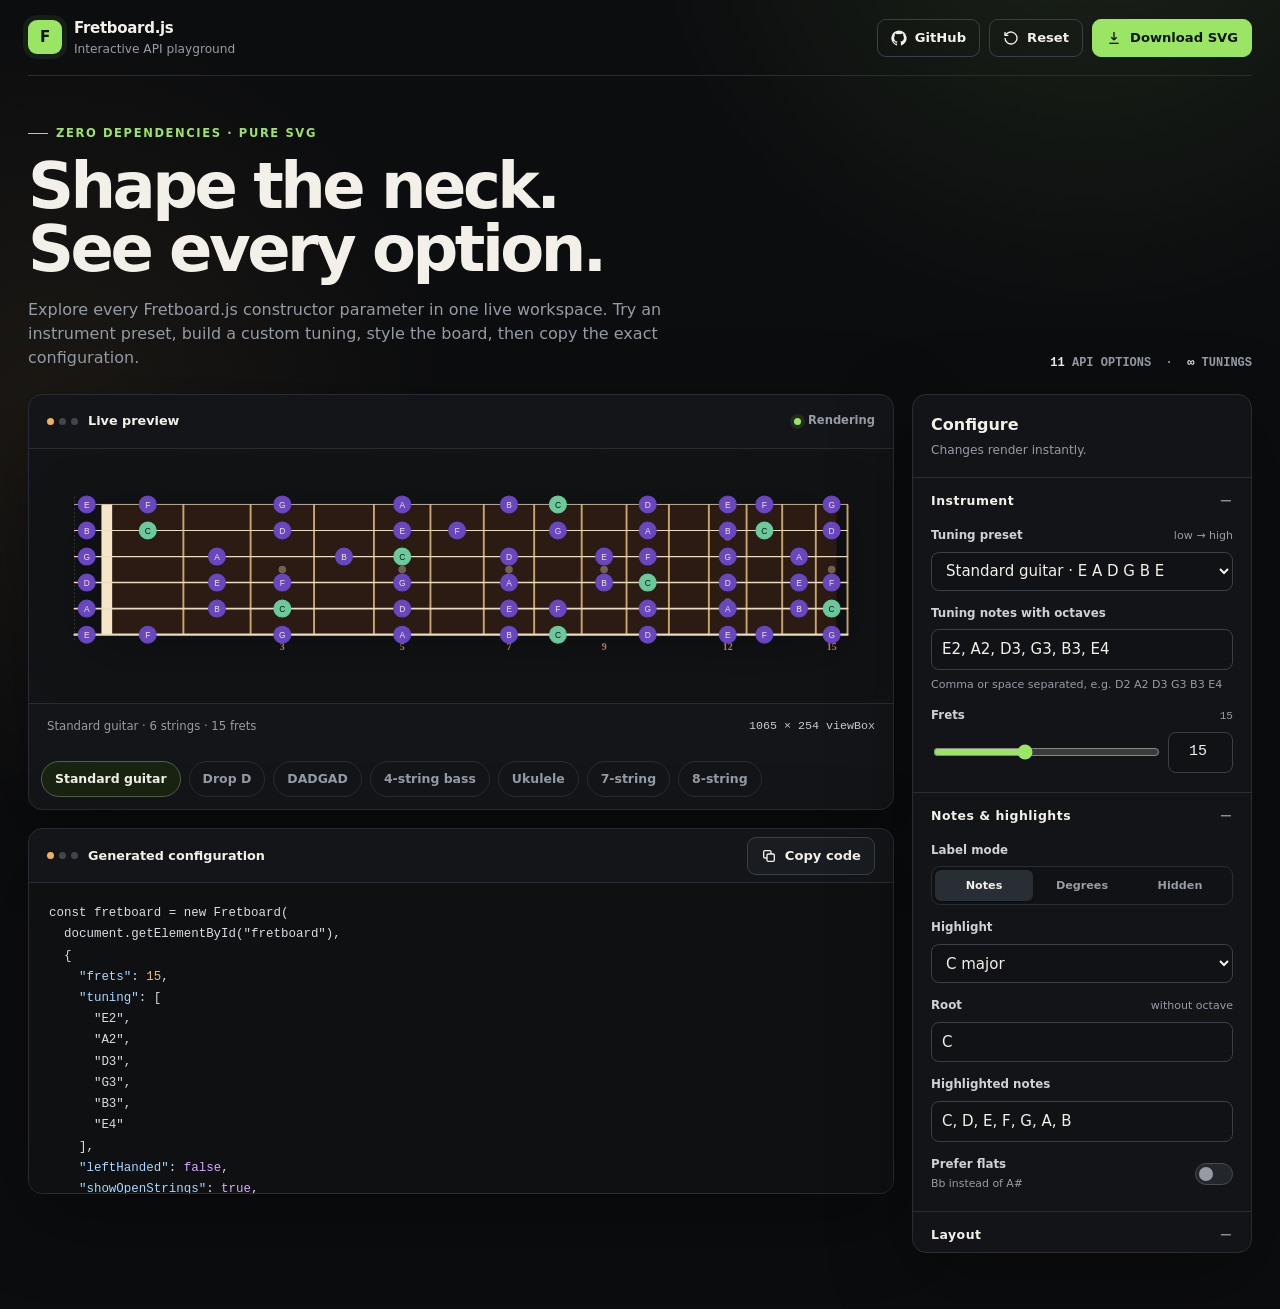
==== commit c2f7e358: "add new files for demo" ====
--- a/index.html
+++ b/index.html
@@ -3,335 +3,692 @@
   <head>
     <meta charset="utf-8" />
     <meta name="viewport" content="width=device-width, initial-scale=1" />
-    <title>Fretboard.js — guitar fretboard visualizer</title>
+    <meta
+      name="description"
+      content="Interactive configurator for Fretboard.js"
+    />
+    <title>Fretboard.js Playground</title>
     <link rel="stylesheet" href="fretboard.css" />
     <style>
-      @import url("https://fonts.googleapis.com/css2?family=DM+Sans:wght@400;500;600;700&family=Fraunces:opsz,wght@9..144,600;9..144,700&display=swap");
-
       :root {
-        --bg: #f4efe6;
-        --bg-deep: #e9dfcf;
-        --surface: rgba(255, 252, 246, 0.9);
-        --surface-solid: #fffaf2;
-        --ink: #241b15;
-        --muted: #766657;
-        --line: #ddd0bc;
-        --accent: #b07a35;
-        --accent-dark: #805523;
-        --shadow: 0 18px 50px rgba(67, 45, 24, 0.1);
-        --shadow-soft: 0 8px 24px rgba(67, 45, 24, 0.07);
-      }
-
+        color-scheme: dark;
+        --page: #0c0d0f;
+        --panel: #141619;
+        --field: #101215;
+        --line: #292d33;
+        --line-strong: #3a4048;
+        --text: #f2f0e9;
+        --muted: #969ca5;
+        --accent: #9be564;
+        --accent-deep: #182311;
+        --amber: #f0b35a;
+        --danger: #ff8a8a;
+        --radius: 14px;
+        --shadow: 0 24px 80px rgba(0, 0, 0, 0.34);
+      }
       * {
         box-sizing: border-box;
       }
       html {
         scroll-behavior: smooth;
       }
-
       body {
         margin: 0;
+        min-width: 320px;
         min-height: 100vh;
-        color: var(--ink);
+        color: var(--text);
+        background:
+          radial-gradient(
+            circle at 85% -10%,
+            rgba(155, 229, 100, 0.11),
+            transparent 28rem
+          ),
+          radial-gradient(
+            circle at 4% 32%,
+            rgba(240, 179, 90, 0.07),
+            transparent 25rem
+          ),
+          var(--page);
         font-family:
-          "DM Sans",
+          Inter,
+          ui-sans-serif,
           system-ui,
           -apple-system,
           BlinkMacSystemFont,
           "Segoe UI",
           sans-serif;
-        background:
-          radial-gradient(
-            circle at 8% 0%,
-            rgba(221, 194, 153, 0.42),
-            transparent 32rem
-          ),
-          radial-gradient(
-            circle at 95% 25%,
-            rgba(255, 250, 239, 0.9),
-            transparent 28rem
-          ),
-          linear-gradient(135deg, var(--bg), var(--bg-deep));
-      }
-
-      body::before {
-        content: "";
-        position: fixed;
-        inset: 0;
-        pointer-events: none;
-        opacity: 0.28;
-        background-image: radial-gradient(
-          rgba(72, 47, 26, 0.09) 0.7px,
-          transparent 0.7px
-        );
-        background-size: 7px 7px;
-        mask-image: linear-gradient(to bottom, black, transparent 75%);
-      }
-
-      .wrap {
-        position: relative;
-        max-width: 1180px;
+        font-size: 15px;
+        line-height: 1.5;
+      }
+      button,
+      input,
+      select {
+        font: inherit;
+      }
+      button,
+      select,
+      input[type="checkbox"],
+      input[type="range"],
+      input[type="color"] {
+        cursor: pointer;
+      }
+      button:focus-visible,
+      input:focus-visible,
+      select:focus-visible {
+        outline: 2px solid var(--accent);
+        outline-offset: 2px;
+      }
+      .shell {
+        width: min(1480px, 100%);
         margin: 0 auto;
-        padding: 52px 28px 72px;
-      }
-
-      header.masthead {
+        padding: 0 28px 56px;
+      }
+      .topbar {
+        min-height: 76px;
         display: flex;
-        align-items: flex-end;
+        align-items: center;
         justify-content: space-between;
-        gap: 32px;
-        margin-bottom: 28px;
-      }
-
+        gap: 24px;
+        border-bottom: 1px solid var(--line);
+      }
       .brand {
-        max-width: 720px;
-      }
-
-      .eyebrow {
-        margin: 0 0 10px;
-        font-size: 0.72rem;
-        font-weight: 700;
-        letter-spacing: 0.14em;
-        text-transform: uppercase;
-        color: var(--accent-dark);
-      }
-
-      header.masthead h1 {
-        margin: 0 0 8px;
-        font-family: "Fraunces", Georgia, serif;
-        font-size: clamp(2.2rem, 5vw, 3.7rem);
-        line-height: 0.98;
-        letter-spacing: -0.035em;
-        font-weight: 700;
-      }
-
-      header.masthead h1 span {
-        color: var(--accent);
-      }
-
-      header.masthead p {
-        margin: 0;
-        max-width: 64ch;
+        display: flex;
+        align-items: center;
+        gap: 12px;
+        min-width: 0;
+      }
+      .brand-mark {
+        width: 34px;
+        height: 34px;
+        border-radius: 9px;
+        display: grid;
+        place-items: center;
+        color: #11160d;
+        background: var(--accent);
+        font-weight: 900;
+        box-shadow: 0 0 0 5px rgba(155, 229, 100, 0.08);
+      }
+      .brand-copy strong {
+        display: block;
+        letter-spacing: -0.02em;
+      }
+      .brand-copy span {
+        display: block;
         color: var(--muted);
-        font-size: 1rem;
-        line-height: 1.65;
-      }
-
-      .badge {
-        flex: 0 0 auto;
-        padding: 9px 13px;
-        border: 1px solid var(--line);
-        border-radius: 999px;
-        background: rgba(255, 250, 242, 0.65);
-        box-shadow: var(--shadow-soft);
-        font-size: 0.78rem;
-        font-weight: 600;
-        color: var(--muted);
-      }
-
-      .stage {
-        position: relative;
-        padding: 30px 30px 24px;
-        border: 1px solid rgba(191, 169, 137, 0.75);
-        border-radius: 18px;
-        background: var(--surface);
-        box-shadow: var(--shadow);
-        backdrop-filter: blur(10px);
-        overflow-x: auto;
-      }
-
-      .stage::before {
-        content: "FRETBOARD";
-        position: absolute;
-        top: 14px;
-        right: 18px;
-        font-size: 0.62rem;
-        font-weight: 700;
-        letter-spacing: 0.16em;
-        color: rgba(118, 102, 87, 0.55);
-      }
-
-      #fretboard-container {
-        min-width: 640px;
-        padding-top: 8px;
-      }
-
-      .control-strip {
-        display: grid;
-        grid-template-columns:
-          minmax(220px, 1.5fr) minmax(90px, 0.55fr) minmax(100px, 0.6fr)
-          1px minmax(170px, 1fr) minmax(190px, 1.2fr) auto;
-        gap: 16px;
-        align-items: end;
-        margin-top: 18px;
-        padding: 20px;
-        border: 1px solid var(--line);
-        border-radius: 16px;
-        background: var(--surface-solid);
-        box-shadow: var(--shadow-soft);
-      }
-
-      .control {
-        display: flex;
-        min-width: 0;
-        flex-direction: column;
-        gap: 7px;
-      }
-
-      .control label,
-      .checkbox-row label {
-        font-size: 0.73rem;
-        font-weight: 700;
-        letter-spacing: 0.055em;
-        text-transform: uppercase;
-        color: var(--muted);
-      }
-
-      .control select,
-      .control input[type="number"] {
-        width: 100%;
-        min-height: 42px;
-        padding: 9px 12px;
-        border: 1px solid #d6c7b1;
-        border-radius: 10px;
-        outline: none;
-        background: #fffdf9;
-        color: var(--ink);
-        font:
-          500 0.9rem "DM Sans",
-          sans-serif;
-        box-shadow: inset 0 1px 0 rgba(255, 255, 255, 0.9);
-        transition:
-          border-color 0.18s ease,
-          box-shadow 0.18s ease;
-      }
-
-      .control select:hover,
-      .control input[type="number"]:hover {
-        border-color: #c5ad8c;
-      }
-
-      .control select:focus,
-      .control input[type="number"]:focus {
-        border-color: var(--accent);
-        box-shadow: 0 0 0 3px rgba(176, 122, 53, 0.14);
-      }
-
-      .control select:disabled,
-      .control input[type="number"]:disabled {
-        background: #f3eee6;
-        color: var(--muted);
-        cursor: not-allowed;
-      }
-
-      .control-strip .divider {
-        width: 1px;
-        align-self: stretch;
-        background: var(--line);
-      }
-
-      .checkbox-group {
-        display: flex;
-        flex-direction: column;
-        gap: 9px;
-        padding-bottom: 1px;
-      }
-
-      .checkbox-row {
+        font-size: 0.76rem;
+      }
+      .top-actions {
         display: flex;
         align-items: center;
         gap: 9px;
-        white-space: nowrap;
-      }
-
-      .checkbox-row input {
-        width: 17px;
-        height: 17px;
+      }
+      .button {
+        min-height: 38px;
+        display: inline-flex;
+        align-items: center;
+        justify-content: center;
+        gap: 8px;
+        padding: 0 13px;
+        border: 1px solid var(--line-strong);
+        border-radius: 9px;
+        color: var(--text);
+        background: #191c20;
+        font-size: 0.82rem;
+        font-weight: 700;
+        text-decoration: none;
+        transition:
+          border-color 150ms ease,
+          background 150ms ease,
+          transform 150ms ease;
+      }
+      .button:hover {
+        border-color: #59616b;
+        background: #20242a;
+      }
+      .button:active {
+        transform: translateY(1px);
+      }
+      .button.primary {
+        color: #10140d;
+        background: var(--accent);
+        border-color: var(--accent);
+      }
+      .button.primary:hover {
+        background: #b0f17e;
+      }
+      .button.ghost {
+        background: transparent;
+      }
+      .button svg {
+        width: 16px;
+        height: 16px;
+      }
+      .hero {
+        padding: 42px 0 24px;
+        display: flex;
+        justify-content: space-between;
+        align-items: end;
+        gap: 32px;
+      }
+      .hero-copy {
+        max-width: 760px;
+      }
+      .kicker {
+        display: inline-flex;
+        align-items: center;
+        gap: 8px;
+        margin-bottom: 13px;
+        color: var(--accent);
+        font-size: 0.72rem;
+        font-weight: 800;
+        letter-spacing: 0.14em;
+        text-transform: uppercase;
+      }
+      .kicker::before {
+        content: "";
+        width: 20px;
+        height: 1px;
+        background: currentColor;
+      }
+      h1 {
         margin: 0;
+        max-width: 720px;
+        font-size: clamp(2.25rem, 5vw, 4.4rem);
+        line-height: 0.98;
+        letter-spacing: -0.055em;
+      }
+      .hero p {
+        margin: 17px 0 0;
+        max-width: 65ch;
+        color: var(--muted);
+        font-size: 1rem;
+      }
+      .stat {
+        flex: 0 0 auto;
+        color: var(--muted);
+        font:
+          700 0.75rem ui-monospace,
+          SFMono-Regular,
+          Menlo,
+          monospace;
+      }
+      .stat b {
+        color: var(--text);
+      }
+      .workspace {
+        display: grid;
+        grid-template-columns: minmax(0, 1fr) 340px;
+        gap: 18px;
+        align-items: start;
+      }
+      .main-column {
+        min-width: 0;
+        display: grid;
+        gap: 18px;
+      }
+      .card {
+        border: 1px solid var(--line);
+        border-radius: var(--radius);
+        background: rgba(20, 22, 25, 0.94);
+        box-shadow: var(--shadow);
+      }
+      .preview-card,
+      .code-card {
+        overflow: hidden;
+      }
+      .card-head {
+        min-height: 54px;
+        padding: 0 18px;
+        display: flex;
+        align-items: center;
+        justify-content: space-between;
+        gap: 16px;
+        border-bottom: 1px solid var(--line);
+      }
+      .card-title {
+        display: flex;
+        align-items: center;
+        gap: 10px;
+        min-width: 0;
+      }
+      .traffic {
+        display: flex;
+        gap: 5px;
+      }
+      .traffic i {
+        width: 7px;
+        height: 7px;
+        border-radius: 50%;
+        background: #41464e;
+      }
+      .traffic i:first-child {
+        background: var(--amber);
+      }
+      .card-title strong {
+        font-size: 0.8rem;
+      }
+      .live {
+        display: flex;
+        align-items: center;
+        gap: 7px;
+        color: var(--muted);
+        font-size: 0.72rem;
+        font-weight: 700;
+      }
+      .live::before {
+        content: "";
+        width: 7px;
+        height: 7px;
+        border-radius: 50%;
+        background: var(--accent);
+        box-shadow: 0 0 0 4px rgba(155, 229, 100, 0.1);
+      }
+      .preview-scroll {
+        overflow-x: auto;
+        padding: 34px 24px 26px;
+        background: #111315;
+      }
+      #fretboard-container {
+        min-width: 680px;
+      }
+      .fretboard-svg {
+        filter: drop-shadow(0 12px 28px rgba(0, 0, 0, 0.28));
+      }
+      .preview-foot {
+        min-height: 46px;
+        padding: 0 18px;
+        display: flex;
+        justify-content: space-between;
+        align-items: center;
+        gap: 14px;
+        color: var(--muted);
+        font-size: 0.73rem;
+        border-top: 1px solid var(--line);
+      }
+      .preview-foot code {
+        color: #c7ccd3;
+        font-family: ui-monospace, SFMono-Regular, Menlo, monospace;
+      }
+      #status[data-kind="error"] {
+        color: var(--danger);
+      }
+      .preset-row {
+        display: flex;
+        gap: 8px;
+        padding: 12px;
+        overflow-x: auto;
+      }
+      .preset {
+        flex: 0 0 auto;
+        min-height: 36px;
+        padding: 0 13px;
+        border: 1px solid var(--line);
+        border-radius: 999px;
+        background: transparent;
+        color: var(--muted);
+        font-size: 0.78rem;
+        font-weight: 700;
+      }
+      .preset:hover,
+      .preset.active {
+        color: var(--text);
+        border-color: #536047;
+        background: var(--accent-deep);
+      }
+      pre {
+        margin: 0;
+        padding: 20px;
+        overflow: auto;
+        max-height: 310px;
+        background: #0e1012;
+        color: #d9dde3;
+        font:
+          0.78rem/1.7 ui-monospace,
+          SFMono-Regular,
+          Menlo,
+          Consolas,
+          monospace;
+        tab-size: 2;
+      }
+      .code-key {
+        color: #a8d7ff;
+      }
+      .code-string {
+        color: #b9e98f;
+      }
+      .code-number {
+        color: #f2bd75;
+      }
+      .code-bool {
+        color: #d9a8ff;
+      }
+      .sidebar {
+        position: sticky;
+        top: 14px;
+        overflow: hidden;
+      }
+      .sidebar-head {
+        padding: 18px;
+        border-bottom: 1px solid var(--line);
+      }
+      .sidebar-head h2 {
+        margin: 0;
+        font-size: 1rem;
+      }
+      .sidebar-head p {
+        margin: 4px 0 0;
+        color: var(--muted);
+        font-size: 0.76rem;
+      }
+      .controls {
+        max-height: calc(100vh - 126px);
+        overflow-y: auto;
+        scrollbar-color: #3b4149 transparent;
+      }
+      details {
+        border-bottom: 1px solid var(--line);
+      }
+      details:last-child {
+        border-bottom: 0;
+      }
+      summary {
+        min-height: 47px;
+        padding: 0 18px;
+        display: flex;
+        align-items: center;
+        justify-content: space-between;
+        list-style: none;
+        cursor: pointer;
+        font-size: 0.78rem;
+        font-weight: 800;
+        letter-spacing: 0.04em;
+      }
+      summary::-webkit-details-marker {
+        display: none;
+      }
+      summary::after {
+        content: "+";
+        color: var(--muted);
+        font-size: 1rem;
+        font-weight: 500;
+      }
+      details[open] summary::after {
+        content: "−";
+      }
+      .section-body {
+        padding: 2px 18px 19px;
+        display: grid;
+        gap: 14px;
+      }
+      .field {
+        display: grid;
+        gap: 7px;
+      }
+      .field-top {
+        display: flex;
+        align-items: baseline;
+        justify-content: space-between;
+        gap: 10px;
+      }
+      label,
+      .label {
+        color: #ced2d8;
+        font-size: 0.74rem;
+        font-weight: 700;
+      }
+      .hint,
+      output {
+        color: var(--muted);
+        font-size: 0.69rem;
+      }
+      output {
+        font-family: ui-monospace, SFMono-Regular, Menlo, monospace;
+      }
+      select,
+      input[type="text"],
+      input[type="number"] {
+        width: 100%;
+        min-height: 39px;
+        padding: 8px 10px;
+        border: 1px solid var(--line-strong);
+        border-radius: 8px;
+        color: var(--text);
+        background: var(--field);
+      }
+      select:hover,
+      input[type="text"]:hover,
+      input[type="number"]:hover {
+        border-color: #555d67;
+      }
+      input.invalid {
+        border-color: var(--danger);
+      }
+      .range-row {
+        display: grid;
+        grid-template-columns: 1fr 65px;
+        gap: 10px;
+        align-items: center;
+      }
+      input[type="range"] {
+        width: 100%;
         accent-color: var(--accent);
       }
-
-      .checkbox-row label {
-        font-size: 0.78rem;
-        text-transform: none;
-        letter-spacing: 0;
-        font-weight: 600;
-        color: var(--ink);
-        cursor: pointer;
-      }
-
-      footer.note {
+      input[type="number"] {
+        text-align: right;
+        font-family: ui-monospace, SFMono-Regular, Menlo, monospace;
+      }
+      .switch-row {
+        display: flex;
+        justify-content: space-between;
+        align-items: center;
+        gap: 16px;
+      }
+      .switch-copy span,
+      .switch-copy small {
+        display: block;
+      }
+      .switch-copy small {
+        margin-top: 2px;
+        color: var(--muted);
+        font-size: 0.68rem;
+      }
+      .switch {
+        position: relative;
+        width: 38px;
+        height: 22px;
+        flex: 0 0 auto;
+      }
+      .switch input {
+        position: absolute;
+        opacity: 0;
+        pointer-events: none;
+      }
+      .switch i {
+        position: absolute;
+        inset: 0;
+        border: 1px solid #444b54;
+        border-radius: 999px;
+        background: #23272c;
+        transition: 150ms ease;
+      }
+      .switch i::after {
+        content: "";
+        position: absolute;
+        width: 14px;
+        height: 14px;
+        left: 3px;
+        top: 3px;
+        border-radius: 50%;
+        background: #969ca5;
+        transition: 150ms ease;
+      }
+      .switch input:checked + i {
+        border-color: var(--accent);
+        background: var(--accent-deep);
+      }
+      .switch input:checked + i::after {
+        transform: translateX(16px);
+        background: var(--accent);
+      }
+      .switch input:focus-visible + i {
+        outline: 2px solid var(--accent);
+        outline-offset: 2px;
+      }
+      .segmented {
         display: grid;
-        grid-template-columns: auto 1fr;
-        gap: 12px;
-        align-items: start;
-        margin-top: 20px;
-        max-width: 850px;
-        font-size: 0.82rem;
-        color: var(--muted);
-        line-height: 1.65;
-      }
-
-      footer.note::before {
-        content: "i";
+        grid-template-columns: repeat(3, 1fr);
+        padding: 3px;
+        border-radius: 9px;
+        background: var(--field);
+        border: 1px solid var(--line);
+      }
+      .segmented label {
+        position: relative;
+      }
+      .segmented input {
+        position: absolute;
+        opacity: 0;
+      }
+      .segmented span {
+        min-height: 31px;
         display: grid;
         place-items: center;
-        width: 22px;
-        height: 22px;
-        border: 1px solid #c9b28f;
-        border-radius: 50%;
-        font-family: Georgia, serif;
+        border-radius: 6px;
+        color: var(--muted);
+        cursor: pointer;
+        font-size: 0.7rem;
+      }
+      .segmented input:checked + span {
+        background: #292e34;
+        color: var(--text);
+        box-shadow: 0 1px 3px rgba(0, 0, 0, 0.3);
+      }
+      .colors {
+        display: grid;
+        grid-template-columns: 1fr 1fr;
+        gap: 12px;
+      }
+      .color-field {
+        display: flex;
+        align-items: center;
+        justify-content: space-between;
+        gap: 8px;
+      }
+      input[type="color"] {
+        width: 30px;
+        height: 30px;
+        padding: 2px;
+        border: 1px solid var(--line-strong);
+        border-radius: 7px;
+        background: var(--field);
+      }
+      .theme-presets {
+        display: grid;
+        grid-template-columns: repeat(3, 1fr);
+        gap: 7px;
+      }
+      .theme-button {
+        min-height: 34px;
+        border: 1px solid var(--line);
+        border-radius: 8px;
+        color: var(--muted);
+        background: transparent;
+        font-size: 0.69rem;
         font-weight: 700;
-        color: var(--accent-dark);
-      }
-
-      footer.note code {
-        padding: 2px 6px;
-        border: 1px solid #e0d3c0;
-        border-radius: 5px;
-        background: #eee5d8;
-        color: var(--accent-dark);
-        font-size: 0.85em;
-      }
-
-      @media (max-width: 980px) {
-        .control-strip {
-          grid-template-columns: repeat(3, minmax(140px, 1fr));
-        }
-        .control-strip .divider {
+      }
+      .theme-button:hover {
+        border-color: #565e68;
+        color: var(--text);
+      }
+      .sr-only {
+        position: absolute;
+        width: 1px;
+        height: 1px;
+        padding: 0;
+        margin: -1px;
+        overflow: hidden;
+        clip: rect(0, 0, 0, 0);
+        white-space: nowrap;
+        border: 0;
+      }
+      .toast {
+        position: fixed;
+        left: 50%;
+        bottom: 22px;
+        z-index: 10;
+        transform: translate(-50%, 16px);
+        padding: 10px 14px;
+        border: 1px solid #46513f;
+        border-radius: 9px;
+        color: var(--text);
+        background: #1a2116;
+        opacity: 0;
+        pointer-events: none;
+        transition: 180ms ease;
+        font-size: 0.78rem;
+        font-weight: 700;
+        box-shadow: var(--shadow);
+      }
+      .toast.show {
+        opacity: 1;
+        transform: translate(-50%, 0);
+      }
+      @media (max-width: 1050px) {
+        .workspace {
+          grid-template-columns: 1fr;
+        }
+        .sidebar {
+          position: static;
+        }
+        .controls {
+          max-height: none;
+          display: grid;
+          grid-template-columns: 1fr 1fr;
+        }
+        details {
+          border-right: 1px solid var(--line);
+        }
+      }
+      @media (max-width: 700px) {
+        .shell {
+          padding: 0 14px 34px;
+        }
+        .topbar {
+          min-height: 66px;
+        }
+        .brand-copy span,
+        .top-actions .button span,
+        .stat {
           display: none;
         }
-      }
-
-      @media (max-width: 700px) {
-        .wrap {
-          padding: 32px 16px 48px;
-        }
-        header.masthead {
+        .hero {
+          padding: 32px 0 20px;
+        }
+        .hero p {
+          font-size: 0.9rem;
+        }
+        .controls {
           display: block;
         }
-        .badge {
-          display: inline-block;
-          margin-top: 18px;
-        }
-        .stage {
-          padding: 24px 18px 18px;
-          border-radius: 14px;
-        }
-        .control-strip {
-          grid-template-columns: 1fr 1fr;
-          padding: 16px;
-        }
-      }
-
-      @media (max-width: 480px) {
-        .control-strip {
-          grid-template-columns: 1fr;
-        }
-      }
-
+        details {
+          border-right: 0;
+        }
+        .preview-scroll {
+          padding: 26px 16px 20px;
+        }
+        #fretboard-container {
+          min-width: 610px;
+        }
+        .preview-foot {
+          align-items: flex-start;
+          flex-direction: column;
+          padding-block: 10px;
+        }
+      }
       @media (prefers-reduced-motion: reduce) {
-        * {
+        *,
+        *::before,
+        *::after {
           scroll-behavior: auto !important;
           transition: none !important;
         }
@@ -339,179 +696,995 @@
     </style>
   </head>
   <body>
-    <div class="wrap">
-      <header class="masthead">
+    <div class="shell">
+      <header class="topbar">
         <div class="brand">
-          <div class="eyebrow">Interactive guitar tool</div>
-          <h1>Fretboard<span>.js</span></h1>
+          <div class="brand-mark" aria-hidden="true">F</div>
+          <div class="brand-copy">
+            <strong>Fretboard.js</strong><span>Interactive API playground</span>
+          </div>
+        </div>
+        <div class="top-actions">
+          <a
+            class="button ghost"
+            href="https://github.com/craigdanj/fretboard-js"
+            target="_blank"
+            rel="noopener noreferrer"
+            aria-label="View Fretboard.js on GitHub"
+            title="View source on GitHub"
+            ><svg viewBox="0 0 24 24" fill="currentColor" aria-hidden="true">
+              <path
+                d="M12 .7a11.5 11.5 0 0 0-3.64 22.41c.58.11.79-.25.79-.56v-2.24c-3.22.7-3.9-1.37-3.9-1.37-.53-1.34-1.29-1.7-1.29-1.7-1.05-.72.08-.71.08-.71 1.16.08 1.78 1.2 1.78 1.2 1.04 1.77 2.72 1.26 3.38.96.1-.75.4-1.26.74-1.55-2.57-.29-5.27-1.28-5.27-5.68 0-1.26.45-2.28 1.19-3.08-.12-.29-.52-1.46.11-3.04 0 0 .97-.31 3.16 1.18a10.92 10.92 0 0 1 5.75 0c2.19-1.49 3.16-1.18 3.16-1.18.63 1.58.23 2.75.11 3.04.74.8 1.19 1.82 1.19 3.08 0 4.41-2.71 5.38-5.29 5.67.42.36.78 1.07.78 2.16v3.24c0 .31.21.68.8.56A11.5 11.5 0 0 0 12 .7Z"
+              /></svg
+            ><span>GitHub</span></a
+          >
+          <button
+            class="button ghost"
+            id="reset-button"
+            type="button"
+            title="Reset every option"
+          >
+            <svg
+              viewBox="0 0 24 24"
+              fill="none"
+              stroke="currentColor"
+              stroke-width="2"
+              aria-hidden="true"
+            >
+              <path d="M3 12a9 9 0 1 0 3-6.7L3 8" />
+              <path d="M3 3v5h5" /></svg
+            ><span>Reset</span>
+          </button>
+          <button class="button primary" id="download-button" type="button">
+            <svg
+              viewBox="0 0 24 24"
+              fill="none"
+              stroke="currentColor"
+              stroke-width="2"
+              aria-hidden="true"
+            >
+              <path d="M12 3v12m0 0 4-4m-4 4-4-4" />
+              <path d="M5 20h14" /></svg
+            ><span>Download SVG</span>
+          </button>
+        </div>
+      </header>
+      <section class="hero">
+        <div class="hero-copy">
+          <div class="kicker">Zero dependencies · pure SVG</div>
+          <h1>Shape the neck.<br />See every option.</h1>
           <p>
-            A dependency-free plugin that draws a guitar fretboard in SVG and
-            labels every note on it. Change the tuning or fret count below, or
-            highlight a scale to see it laid out across the neck.
+            Explore every Fretboard.js constructor parameter in one live
+            workspace. Try an instrument preset, build a custom tuning, style
+            the board, then copy the exact configuration.
           </p>
         </div>
-        <div class="badge">SVG · dependency-free</div>
-      </header>
-
-      <div class="stage">
-        <div id="fretboard-container"></div>
-      </div>
-
-      <div class="control-strip">
-        <div class="control">
-          <label for="tuning-select">Tuning</label>
-          <select id="tuning-select">
-            <option value="standard" selected>Standard (E A D G B E)</option>
-            <option value="drop-d">Drop D (D A D G B E)</option>
-            <option value="dadgad">DADGAD</option>
-            <option value="open-g">Open G (D G D G B D)</option>
-            <option value="half-step-down">Half-step down</option>
-          </select>
+        <div class="stat">
+          <b>11</b> API OPTIONS&nbsp;&nbsp;·&nbsp;&nbsp;<b>∞</b> TUNINGS
         </div>
-
-        <div class="control">
-          <label for="frets-input">Frets</label>
-          <input id="frets-input" type="number" min="5" max="24" value="13" />
+      </section>
+      <main class="workspace">
+        <div class="main-column">
+          <section class="card preview-card" aria-label="Fretboard preview">
+            <div class="card-head">
+              <div class="card-title">
+                <span class="traffic" aria-hidden="true"
+                  ><i></i><i></i><i></i></span
+                ><strong>Live preview</strong>
+              </div>
+              <div class="live">Rendering</div>
+            </div>
+            <div class="preview-scroll">
+              <div id="fretboard-container"></div>
+            </div>
+            <div class="preview-foot">
+              <span id="status" role="status" aria-live="polite"
+                >Standard guitar · 6 strings · 15 frets</span
+              ><code id="dimensions">—</code>
+            </div>
+            <div class="preset-row" aria-label="Instrument presets">
+              <button
+                class="preset active"
+                type="button"
+                data-preset="standard"
+              >
+                Standard guitar</button
+              ><button class="preset" type="button" data-preset="dropD">
+                Drop D</button
+              ><button class="preset" type="button" data-preset="dadgad">
+                DADGAD</button
+              ><button class="preset" type="button" data-preset="bass">
+                4-string bass</button
+              ><button class="preset" type="button" data-preset="ukulele">
+                Ukulele</button
+              ><button class="preset" type="button" data-preset="seven">
+                7-string</button
+              ><button class="preset" type="button" data-preset="eight">
+                8-string
+              </button>
+            </div>
+          </section>
+          <section class="card code-card" aria-label="Generated configuration">
+            <div class="card-head">
+              <div class="card-title">
+                <span class="traffic" aria-hidden="true"
+                  ><i></i><i></i><i></i></span
+                ><strong>Generated configuration</strong>
+              </div>
+              <button class="button" id="copy-button" type="button">
+                <svg
+                  viewBox="0 0 24 24"
+                  fill="none"
+                  stroke="currentColor"
+                  stroke-width="2"
+                  aria-hidden="true"
+                >
+                  <rect x="9" y="9" width="11" height="11" rx="2" />
+                  <path
+                    d="M15 9V6a2 2 0 0 0-2-2H6a2 2 0 0 0-2 2v7a2 2 0 0 0 2 2h3"
+                  /></svg
+                >Copy code
+              </button>
+            </div>
+            <pre><code id="code-output"></code></pre>
+          </section>
         </div>
-
-        <div class="control">
-          <label for="taper-input">Fret taper</label>
-          <input
-            id="taper-input"
-            type="number"
-            min="0"
-            max="5"
-            step="0.1"
-            value="1"
-          />
-        </div>
-
-        <div class="divider"></div>
-
-        <div class="control">
-          <label for="label-mode-select">Note labels</label>
-          <select id="label-mode-select">
-            <option value="note" selected>Note names</option>
-            <option value="degree">Scale degrees</option>
-            <option value="none">Hidden</option>
-          </select>
-        </div>
-
-        <div class="control">
-          <label for="highlight-select">Highlight</label>
-          <select id="highlight-select">
-            <option value="none" selected>None — show every note</option>
-            <option value="c-major">C major scale</option>
-            <option value="a-minor-pent">A minor pentatonic</option>
-            <option value="e-blues">E blues scale</option>
-            <option value="g-major">G major scale</option>
-          </select>
-        </div>
-
-        <div class="checkbox-group">
-          <div class="checkbox-row">
-            <input type="checkbox" id="open-strings-toggle" checked />
-            <label for="open-strings-toggle">Show open strings</label>
+        <aside class="card sidebar" aria-label="Fretboard controls">
+          <div class="sidebar-head">
+            <h2>Configure</h2>
+            <p>Changes render instantly.</p>
           </div>
-          <div class="checkbox-row">
-            <input type="checkbox" id="left-handed-toggle" />
-            <label for="left-handed-toggle">Left-handed</label>
+          <div class="controls">
+            <details open>
+              <summary>Instrument</summary>
+              <div class="section-body">
+                <div class="field">
+                  <div class="field-top">
+                    <label for="tuning-preset">Tuning preset</label
+                    ><span class="hint">low → high</span>
+                  </div>
+                  <select id="tuning-preset">
+                    <option value="standard">
+                      Standard guitar · E A D G B E
+                    </option>
+                    <option value="dropD">Drop D · D A D G B E</option>
+                    <option value="dadgad">DADGAD · D A D G A D</option>
+                    <option value="openG">Open G · D G D G B D</option>
+                    <option value="halfDown">Half-step down</option>
+                    <option value="bass">4-string bass · E A D G</option>
+                    <option value="ukulele">Ukulele · C E G A</option>
+                    <option value="seven">
+                      7-string guitar · B E A D G B E
+                    </option>
+                    <option value="eight">
+                      8-string guitar · F# B E A D G B E
+                    </option>
+                    <option value="custom">Custom tuning</option>
+                  </select>
+                </div>
+                <div class="field">
+                  <label for="custom-tuning">Tuning notes with octaves</label
+                  ><input
+                    id="custom-tuning"
+                    type="text"
+                    value="E2, A2, D3, G3, B3, E4"
+                    spellcheck="false"
+                  /><span class="hint"
+                    >Comma or space separated, e.g. D2 A2 D3 G3 B3 E4</span
+                  >
+                </div>
+                <div class="field">
+                  <div class="field-top">
+                    <label for="frets-range">Frets</label
+                    ><output id="frets-output" for="frets-range">15</output>
+                  </div>
+                  <div class="range-row">
+                    <input
+                      id="frets-range"
+                      type="range"
+                      min="1"
+                      max="36"
+                      value="15"
+                    /><input
+                      id="frets-number"
+                      type="number"
+                      min="1"
+                      max="36"
+                      value="15"
+                      aria-label="Number of frets"
+                    />
+                  </div>
+                </div>
+              </div>
+            </details>
+            <details open>
+              <summary>Notes &amp; highlights</summary>
+              <div class="section-body">
+                <div class="field">
+                  <span class="label">Label mode</span>
+                  <div
+                    class="segmented"
+                    role="radiogroup"
+                    aria-label="Label mode"
+                  >
+                    <label
+                      ><input
+                        type="radio"
+                        name="labelMode"
+                        value="note"
+                        checked
+                      /><span>Notes</span></label
+                    ><label
+                      ><input
+                        type="radio"
+                        name="labelMode"
+                        value="degree"
+                      /><span>Degrees</span></label
+                    ><label
+                      ><input type="radio" name="labelMode" value="none" /><span
+                        >Hidden</span
+                      ></label
+                    >
+                  </div>
+                </div>
+                <div class="field">
+                  <label for="highlight-preset">Highlight</label
+                  ><select id="highlight-preset">
+                    <option value="none">None · show every note</option>
+                    <option value="cMajor" selected>C major</option>
+                    <option value="aMinorPent">A minor pentatonic</option>
+                    <option value="eBlues">E blues</option>
+                    <option value="gMajor">G major</option>
+                    <option value="custom">Custom notes</option>
+                  </select>
+                </div>
+                <div class="field">
+                  <div class="field-top">
+                    <label for="highlight-root">Root</label
+                    ><span class="hint">without octave</span>
+                  </div>
+                  <input
+                    id="highlight-root"
+                    type="text"
+                    value="C"
+                    maxlength="2"
+                    spellcheck="false"
+                  />
+                </div>
+                <div class="field">
+                  <label for="highlight-notes">Highlighted notes</label
+                  ><input
+                    id="highlight-notes"
+                    type="text"
+                    value="C, D, E, F, G, A, B"
+                    spellcheck="false"
+                  />
+                </div>
+                <div class="switch-row">
+                  <div class="switch-copy">
+                    <span class="label">Prefer flats</span
+                    ><small>Bb instead of A#</small>
+                  </div>
+                  <label class="switch"
+                    ><span class="sr-only">Prefer flat note names</span
+                    ><input id="prefer-flats" type="checkbox" /><i></i
+                  ></label>
+                </div>
+              </div>
+            </details>
+            <details open>
+              <summary>Layout</summary>
+              <div class="section-body">
+                <div class="switch-row">
+                  <div class="switch-copy">
+                    <span class="label">Open strings</span
+                    ><small>Show notes before the nut</small>
+                  </div>
+                  <label class="switch"
+                    ><span class="sr-only">Show open strings</span
+                    ><input id="show-open" type="checkbox" checked /><i></i
+                  ></label>
+                </div>
+                <div class="switch-row">
+                  <div class="switch-copy">
+                    <span class="label">Left-handed</span
+                    ><small>Mirror the neck horizontally</small>
+                  </div>
+                  <label class="switch"
+                    ><span class="sr-only">Left-handed orientation</span
+                    ><input id="left-handed" type="checkbox" /><i></i
+                  ></label>
+                </div>
+                <div class="field">
+                  <div class="field-top">
+                    <label for="taper-range">Fret taper</label
+                    ><output id="taper-output">1</output>
+                  </div>
+                  <div class="range-row">
+                    <input
+                      id="taper-range"
+                      type="range"
+                      min="0"
+                      max="3"
+                      step="0.1"
+                      value="1"
+                    /><input
+                      id="taper-number"
+                      type="number"
+                      min="0"
+                      max="10"
+                      step="0.1"
+                      value="1"
+                      aria-label="Fret taper"
+                    />
+                  </div>
+                  <span class="hint">0 = even · 1 = true guitar spacing</span>
+                </div>
+              </div>
+            </details>
+            <details>
+              <summary>Geometry</summary>
+              <div class="section-body">
+                <div class="field">
+                  <div class="field-top">
+                    <label for="fret-width">Fret width</label
+                    ><output id="fret-width-output">64px</output>
+                  </div>
+                  <input
+                    id="fret-width"
+                    type="range"
+                    min="36"
+                    max="100"
+                    value="64"
+                  />
+                </div>
+                <div class="field">
+                  <div class="field-top">
+                    <label for="string-spacing">String spacing</label
+                    ><output id="string-spacing-output">34px</output>
+                  </div>
+                  <input
+                    id="string-spacing"
+                    type="range"
+                    min="22"
+                    max="56"
+                    value="34"
+                  />
+                </div>
+                <div class="field">
+                  <div class="field-top">
+                    <label for="nut-width">Nut width</label
+                    ><output id="nut-width-output">14px</output>
+                  </div>
+                  <input
+                    id="nut-width"
+                    type="range"
+                    min="6"
+                    max="30"
+                    value="14"
+                  />
+                </div>
+                <div class="field">
+                  <div class="field-top">
+                    <label for="padding">SVG padding</label
+                    ><output id="padding-output">28px</output>
+                  </div>
+                  <input
+                    id="padding"
+                    type="range"
+                    min="8"
+                    max="64"
+                    value="28"
+                  />
+                </div>
+              </div>
+            </details>
+            <details>
+              <summary>Theme</summary>
+              <div class="section-body">
+                <div class="theme-presets">
+                  <button
+                    class="theme-button"
+                    type="button"
+                    data-theme="rosewood"
+                  >
+                    Rosewood</button
+                  ><button
+                    class="theme-button"
+                    type="button"
+                    data-theme="midnight"
+                  >
+                    Midnight</button
+                  ><button
+                    class="theme-button"
+                    type="button"
+                    data-theme="maple"
+                  >
+                    Maple
+                  </button>
+                </div>
+                <div class="colors">
+                  <label class="color-field" for="color-wood"
+                    >Wood
+                    <input
+                      id="color-wood"
+                      type="color"
+                      value="#2b1b12" /></label
+                  ><label class="color-field" for="color-wire"
+                    >Frets
+                    <input
+                      id="color-wire"
+                      type="color"
+                      value="#c9a66b" /></label
+                  ><label class="color-field" for="color-note"
+                    >Notes
+                    <input
+                      id="color-note"
+                      type="color"
+                      value="#4a2f1e" /></label
+                  ><label class="color-field" for="color-highlight"
+                    >Scale
+                    <input
+                      id="color-highlight"
+                      type="color"
+                      value="#6947c0" /></label
+                  ><label class="color-field" for="color-root"
+                    >Root
+                    <input
+                      id="color-root"
+                      type="color"
+                      value="#6bc99e" /></label
+                  ><label class="color-field" for="color-text"
+                    >Text <input id="color-text" type="color" value="#f5e6c8"
+                  /></label>
+                </div>
+              </div>
+            </details>
           </div>
-        </div>
-      </div>
-
-      <footer class="note">
-        Root notes of a highlighted scale are shown in brass; other scale tones
-        share a warmer wood tone. "Scale degrees" labels each note relative to
-        the highlighted root (1, b3, 5, and so on) instead of its note name —
-        pick a highlight above for this to have something to measure from. "Fret
-        taper" controls how much the frets narrow toward the body — 0 keeps them
-        equally spaced, 1 matches a real guitar neck, and higher values
-        exaggerate the effect further. Include
-        <code>fretboard.js</code> and <code>fretboard.css</code> in your own
-        page, then call <code>new Fretboard(container, options)</code> — see the
-        source comments for the full option list.
-      </footer>
+        </aside>
+      </main>
     </div>
-
+    <div class="toast" id="toast" role="status" aria-live="polite"></div>
     <script src="fretboard.js"></script>
     <script>
-      var TUNINGS = {
-        standard: ["E2", "A2", "D3", "G3", "B3", "E4"],
-        "drop-d": ["D2", "A2", "D3", "G3", "B3", "E4"],
-        dadgad: ["D2", "A2", "D3", "G3", "A3", "D4"],
-        "open-g": ["D2", "G2", "D3", "G3", "B3", "D4"],
-        "half-step-down": ["Eb2", "Ab2", "Db3", "Gb3", "Bb3", "Eb4"],
-      };
-
-      var HIGHLIGHTS = {
-        none: null,
-        "c-major": { root: "C", notes: ["C", "D", "E", "F", "G", "A", "B"] },
-        "a-minor-pent": { root: "A", notes: ["A", "C", "D", "E", "G"] },
-        "e-blues": { root: "E", notes: ["E", "G", "A", "Bb", "B", "D"] },
-        "g-major": { root: "G", notes: ["G", "A", "B", "C", "D", "E", "F#"] },
-      };
-
-      var container = document.getElementById("fretboard-container");
-      var fb = new Fretboard(container, {
-        frets: 13,
-        tuning: TUNINGS.standard,
-        showOpenStrings: true,
-        labelMode: "note",
-        highlight: null,
-        fretTaper: 1,
-        leftHanded: false,
-      });
-
-      document
-        .getElementById("tuning-select")
-        .addEventListener("change", function (e) {
-          fb.setTuning(TUNINGS[e.target.value]);
-        });
-
-      document
-        .getElementById("taper-input")
-        .addEventListener("change", function (e) {
-          var value = Math.max(0, parseFloat(e.target.value));
-          if (isNaN(value)) value = 0;
-          e.target.value = value;
-          fb.setFretTaper(value);
-        });
-
-      document
-        .getElementById("frets-input")
-        .addEventListener("change", function (e) {
-          var value = Math.max(
-            5,
-            Math.min(24, parseInt(e.target.value, 10) || 12),
+      (function () {
+        "use strict";
+        var TUNINGS = {
+          standard: {
+            label: "Standard guitar",
+            notes: ["E2", "A2", "D3", "G3", "B3", "E4"],
+          },
+          dropD: {
+            label: "Drop D",
+            notes: ["D2", "A2", "D3", "G3", "B3", "E4"],
+          },
+          dadgad: {
+            label: "DADGAD",
+            notes: ["D2", "A2", "D3", "G3", "A3", "D4"],
+          },
+          openG: {
+            label: "Open G",
+            notes: ["D2", "G2", "D3", "G3", "B3", "D4"],
+          },
+          halfDown: {
+            label: "Half-step down",
+            notes: ["Eb2", "Ab2", "Db3", "Gb3", "Bb3", "Eb4"],
+          },
+          bass: { label: "4-string bass", notes: ["E1", "A1", "D2", "G2"] },
+          ukulele: { label: "Ukulele", notes: ["C4", "E4", "G4", "A4"] },
+          seven: {
+            label: "7-string guitar",
+            notes: ["B1", "E2", "A2", "D3", "G3", "B3", "E4"],
+          },
+          eight: {
+            label: "8-string guitar",
+            notes: ["F#1", "B1", "E2", "A2", "D3", "G3", "B3", "E4"],
+          },
+        };
+        var HIGHLIGHTS = {
+          none: null,
+          cMajor: { root: "C", notes: ["C", "D", "E", "F", "G", "A", "B"] },
+          aMinorPent: { root: "A", notes: ["A", "C", "D", "E", "G"] },
+          eBlues: { root: "E", notes: ["E", "G", "A", "Bb", "B", "D"] },
+          gMajor: { root: "G", notes: ["G", "A", "B", "C", "D", "E", "F#"] },
+        };
+        var THEMES = {
+          rosewood: {
+            wood: "#2b1b12",
+            wire: "#c9a66b",
+            note: "#4a2f1e",
+            highlight: "#6947c0",
+            root: "#6bc99e",
+            text: "#f5e6c8",
+          },
+          midnight: {
+            wood: "#151b27",
+            wire: "#8291a8",
+            note: "#263248",
+            highlight: "#3f74c7",
+            root: "#ffbd59",
+            text: "#f3f6fb",
+          },
+          maple: {
+            wood: "#b78246",
+            wire: "#e9dcc0",
+            note: "#3a2517",
+            highlight: "#2d6a8b",
+            root: "#f5d76e",
+            text: "#fff8ec",
+          },
+        };
+        var defaults = {
+          frets: 15,
+          tuningKey: "standard",
+          tuning: TUNINGS.standard.notes.slice(),
+          leftHanded: false,
+          showOpenStrings: true,
+          labelMode: "note",
+          preferFlats: false,
+          highlightKey: "cMajor",
+          highlight: { root: "C", notes: ["C", "D", "E", "F", "G", "A", "B"] },
+          fretTaper: 1,
+          fretWidth: 64,
+          stringSpacing: 34,
+          nutWidth: 14,
+          padding: 28,
+        };
+        var state = clone(defaults),
+          fb,
+          toastTimer;
+        function $(id) {
+          return document.getElementById(id);
+        }
+        function clone(v) {
+          return JSON.parse(JSON.stringify(v));
+        }
+        function splitValues(v) {
+          return v
+            .split(/[\s,]+/)
+            .map(function (p) {
+              return p.trim();
+            })
+            .filter(Boolean);
+        }
+        function escapeHTML(v) {
+          return String(v).replace(/[&<>"']/g, function (c) {
+            return {
+              "&": "&amp;",
+              "<": "&lt;",
+              ">": "&gt;",
+              '"': "&quot;",
+              "'": "&#39;",
+            }[c];
+          });
+        }
+        function clamp(v, min, max, fallback) {
+          var n = Number(v);
+          return isFinite(n) ? Math.min(max, Math.max(min, n)) : fallback;
+        }
+        function optionObject() {
+          return {
+            frets: state.frets,
+            tuning: state.tuning.slice(),
+            leftHanded: state.leftHanded,
+            showOpenStrings: state.showOpenStrings,
+            labelMode: state.labelMode,
+            preferFlats: state.preferFlats,
+            highlight: state.highlight ? clone(state.highlight) : null,
+            fretTaper: state.fretTaper,
+            fretWidth: state.fretWidth,
+            stringSpacing: state.stringSpacing,
+            nutWidth: state.nutWidth,
+            padding: state.padding,
+          };
+        }
+        function validTuning(notes) {
+          if (!notes.length) return false;
+          try {
+            notes.forEach(function (n) {
+              Fretboard.noteNameToMidi(n);
+            });
+            return true;
+          } catch (e) {
+            return false;
+          }
+        }
+        function validPitchClass(n) {
+          return /^[A-Ga-g](?:#|b)?$/.test(n);
+        }
+        function render() {
+          try {
+            if (!fb)
+              fb = new Fretboard($("fretboard-container"), optionObject());
+            else fb.setOptions(optionObject());
+            applyThemeFromInputs();
+            updateMeta();
+            updateCode();
+            $("status").dataset.kind = "ok";
+          } catch (e) {
+            $("status").textContent = e.message;
+            $("status").dataset.kind = "error";
+          }
+        }
+        function updateMeta() {
+          var svg = fb.getSVG(),
+            box = svg.getAttribute("viewBox").split(/\s+/),
+            label =
+              state.tuningKey === "custom"
+                ? "Custom tuning"
+                : TUNINGS[state.tuningKey].label;
+          $("status").textContent =
+            label +
+            " · " +
+            state.tuning.length +
+            " strings · " +
+            state.frets +
+            " frets";
+          $("dimensions").textContent =
+            Math.round(Number(box[2])) +
+            " × " +
+            Math.round(Number(box[3])) +
+            " viewBox";
+          document.querySelectorAll(".preset").forEach(function (b) {
+            b.classList.toggle("active", b.dataset.preset === state.tuningKey);
+          });
+        }
+        function codeText() {
+          return (
+            'const fretboard = new Fretboard(\n  document.getElementById("fretboard"),\n  ' +
+            JSON.stringify(optionObject(), null, 2)
+              .replace(/^/gm, "  ")
+              .trimStart() +
+            "\n);"
           );
-          e.target.value = value;
-          fb.setFrets(value);
-        });
-
-      document
-        .getElementById("highlight-select")
-        .addEventListener("change", function (e) {
-          fb.setHighlight(HIGHLIGHTS[e.target.value]);
-        });
-
-      document
-        .getElementById("label-mode-select")
-        .addEventListener("change", function (e) {
-          fb.setLabelMode(e.target.value);
-        });
-
-      document
-        .getElementById("open-strings-toggle")
-        .addEventListener("change", function (e) {
-          fb.setOptions({ showOpenStrings: e.target.checked });
-        });
-
-      document
-        .getElementById("left-handed-toggle")
-        .addEventListener("change", function (e) {
-          fb.setLeftHanded(e.target.checked);
-        });
+        }
+        function updateCode() {
+          var h = escapeHTML(codeText())
+            .replace(
+              /(&quot;[A-Za-z]+&quot;)(?=:)/g,
+              '<span class="code-key">$1</span>',
+            )
+            .replace(
+              /(:\s*)(&quot;.*?&quot;)/g,
+              '$1<span class="code-string">$2</span>',
+            )
+            .replace(
+              /\b(true|false|null)\b/g,
+              '<span class="code-bool">$1</span>',
+            )
+            .replace(
+              /\b(\d+(?:\.\d+)?)\b/g,
+              '<span class="code-number">$1</span>',
+            );
+          $("code-output").innerHTML = h;
+        }
+        function setPaired(r, n, o, v, s) {
+          $(r).value = v;
+          $(n).value = v;
+          $(o).textContent = v + (s || "");
+        }
+        function syncControls() {
+          $("tuning-preset").value = state.tuningKey;
+          $("custom-tuning").value = state.tuning.join(", ");
+          setPaired(
+            "frets-range",
+            "frets-number",
+            "frets-output",
+            state.frets,
+            "",
+          );
+          document.querySelector(
+            'input[name="labelMode"][value="' + state.labelMode + '"]',
+          ).checked = true;
+          $("highlight-preset").value = state.highlightKey;
+          $("highlight-root").value = state.highlight
+            ? state.highlight.root
+            : "";
+          $("highlight-notes").value = state.highlight
+            ? state.highlight.notes.join(", ")
+            : "";
+          $("prefer-flats").checked = state.preferFlats;
+          $("show-open").checked = state.showOpenStrings;
+          $("left-handed").checked = state.leftHanded;
+          setPaired(
+            "taper-range",
+            "taper-number",
+            "taper-output",
+            state.fretTaper,
+            "",
+          );
+          [
+            ["fret-width", "fret-width-output", state.fretWidth],
+            ["string-spacing", "string-spacing-output", state.stringSpacing],
+            ["nut-width", "nut-width-output", state.nutWidth],
+            ["padding", "padding-output", state.padding],
+          ].forEach(function (i) {
+            $(i[0]).value = i[2];
+            $(i[1]).textContent = i[2] + "px";
+          });
+        }
+        function setTuning(k) {
+          if (!TUNINGS[k]) return;
+          state.tuningKey = k;
+          state.tuning = TUNINGS[k].notes.slice();
+          $("tuning-preset").value = k;
+          $("custom-tuning").value = state.tuning.join(", ");
+          $("custom-tuning").classList.remove("invalid");
+          render();
+        }
+        function setHighlight(k) {
+          state.highlightKey = k;
+          state.highlight = HIGHLIGHTS[k] ? clone(HIGHLIGHTS[k]) : null;
+          $("highlight-root").value = state.highlight
+            ? state.highlight.root
+            : "";
+          $("highlight-notes").value = state.highlight
+            ? state.highlight.notes.join(", ")
+            : "";
+          render();
+        }
+        function bindRange(r, n, o, key, min, max, step) {
+          function update(raw) {
+            var v = clamp(raw, min, max, state[key]);
+            v = step === 1 ? Math.round(v) : Math.round(v / step) * step;
+            state[key] = v;
+            setPaired(r, n, o, v, "");
+            render();
+          }
+          $(r).addEventListener("input", function () {
+            update(this.value);
+          });
+          $(n).addEventListener("change", function () {
+            update(this.value);
+          });
+        }
+        function updateCustomHighlight() {
+          var root = $("highlight-root").value.trim(),
+            notes = splitValues($("highlight-notes").value),
+            ok =
+              validPitchClass(root) &&
+              notes.length &&
+              notes.every(validPitchClass);
+          $("highlight-root").classList.toggle(
+            "invalid",
+            !validPitchClass(root),
+          );
+          $("highlight-notes").classList.toggle(
+            "invalid",
+            !(notes.length && notes.every(validPitchClass)),
+          );
+          if (!ok) {
+            $("status").textContent =
+              "Highlights use note names without octaves, such as C, F# or Bb.";
+            $("status").dataset.kind = "error";
+            return;
+          }
+          state.highlightKey = "custom";
+          state.highlight = { root: root, notes: notes };
+          $("highlight-preset").value = "custom";
+          render();
+        }
+        function bindEvents() {
+          document.querySelectorAll(".preset").forEach(function (b) {
+            b.addEventListener("click", function () {
+              setTuning(b.dataset.preset);
+            });
+          });
+          $("tuning-preset").addEventListener("change", function () {
+            if (this.value === "custom") {
+              state.tuningKey = "custom";
+              render();
+            } else setTuning(this.value);
+          });
+          $("custom-tuning").addEventListener("change", function () {
+            var notes = splitValues(this.value);
+            if (!validTuning(notes)) {
+              this.classList.add("invalid");
+              $("status").textContent =
+                "Use valid notes with octaves, such as E2, F#2 or Bb3.";
+              $("status").dataset.kind = "error";
+              return;
+            }
+            this.classList.remove("invalid");
+            state.tuningKey = "custom";
+            state.tuning = notes;
+            $("tuning-preset").value = "custom";
+            render();
+          });
+          bindRange(
+            "frets-range",
+            "frets-number",
+            "frets-output",
+            "frets",
+            1,
+            36,
+            1,
+          );
+          bindRange(
+            "taper-range",
+            "taper-number",
+            "taper-output",
+            "fretTaper",
+            0,
+            10,
+            0.1,
+          );
+          document
+            .querySelectorAll('input[name="labelMode"]')
+            .forEach(function (i) {
+              i.addEventListener("change", function () {
+                state.labelMode = this.value;
+                render();
+              });
+            });
+          $("highlight-preset").addEventListener("change", function () {
+            if (this.value === "custom") {
+              state.highlightKey = "custom";
+              updateCustomHighlight();
+            } else setHighlight(this.value);
+          });
+          $("highlight-root").addEventListener("change", updateCustomHighlight);
+          $("highlight-notes").addEventListener(
+            "change",
+            updateCustomHighlight,
+          );
+          [
+            ["prefer-flats", "preferFlats"],
+            ["show-open", "showOpenStrings"],
+            ["left-handed", "leftHanded"],
+          ].forEach(function (i) {
+            $(i[0]).addEventListener("change", function () {
+              state[i[1]] = this.checked;
+              render();
+            });
+          });
+          [
+            ["fret-width", "fretWidth", "fret-width-output"],
+            ["string-spacing", "stringSpacing", "string-spacing-output"],
+            ["nut-width", "nutWidth", "nut-width-output"],
+            ["padding", "padding", "padding-output"],
+          ].forEach(function (i) {
+            $(i[0]).addEventListener("input", function () {
+              state[i[1]] = Number(this.value);
+              $(i[2]).textContent = this.value + "px";
+              render();
+            });
+          });
+          document.querySelectorAll(".theme-button").forEach(function (b) {
+            b.addEventListener("click", function () {
+              setTheme(THEMES[b.dataset.theme]);
+            });
+          });
+          ["wood", "wire", "note", "highlight", "root", "text"].forEach(
+            function (k) {
+              $("color-" + k).addEventListener("input", applyThemeFromInputs);
+            },
+          );
+          $("reset-button").addEventListener("click", reset);
+          $("copy-button").addEventListener("click", copyCode);
+          $("download-button").addEventListener("click", downloadSVG);
+        }
+        function setTheme(t) {
+          Object.keys(t).forEach(function (k) {
+            $("color-" + k).value = t[k];
+          });
+          applyThemeFromInputs();
+        }
+        function applyThemeFromInputs() {
+          var svg = fb && fb.getSVG();
+          if (!svg) return;
+          var map = {
+            wood: "--fb-wood",
+            wire: "--fb-fretwire",
+            note: "--fb-note-bg",
+            highlight: "--fb-highlight-bg",
+            root: "--fb-root-bg",
+            text: "--fb-note-text",
+          };
+          Object.keys(map).forEach(function (k) {
+            svg.style.setProperty(map[k], $("color-" + k).value);
+          });
+          svg.style.setProperty(
+            "--fb-highlight-border",
+            $("color-highlight").value,
+          );
+          svg.style.setProperty(
+            "--fb-root-text",
+            readableText($("color-root").value),
+          );
+        }
+        function readableText(hex) {
+          var v = hex.slice(1),
+            r = parseInt(v.slice(0, 2), 16),
+            g = parseInt(v.slice(2, 4), 16),
+            b = parseInt(v.slice(4, 6), 16);
+          return (r * 299 + g * 587 + b * 114) / 1000 > 150
+            ? "#15110d"
+            : "#ffffff";
+        }
+        function reset() {
+          state = clone(defaults);
+          syncControls();
+          setTheme(THEMES.rosewood);
+          render();
+          showToast("Options reset");
+        }
+        function showToast(m) {
+          clearTimeout(toastTimer);
+          $("toast").textContent = m;
+          $("toast").classList.add("show");
+          toastTimer = setTimeout(function () {
+            $("toast").classList.remove("show");
+          }, 1800);
+        }
+        function copyCode() {
+          var text = codeText();
+          if (navigator.clipboard && window.isSecureContext)
+            navigator.clipboard.writeText(text).then(function () {
+              showToast("Configuration copied");
+            });
+          else {
+            var a = document.createElement("textarea");
+            a.value = text;
+            a.style.position = "fixed";
+            a.style.opacity = "0";
+            document.body.appendChild(a);
+            a.select();
+            document.execCommand("copy");
+            a.remove();
+            showToast("Configuration copied");
+          }
+        }
+        function downloadSVG() {
+          var source = fb.getSVG(),
+            copy = source.cloneNode(true);
+          copy.setAttribute("xmlns", "http://www.w3.org/2000/svg");
+          var css = document.createElementNS(
+            "http://www.w3.org/2000/svg",
+            "style",
+          );
+          css.textContent =
+            ".fretboard-wood{fill:var(--fb-wood);stroke:var(--fb-wood-edge);stroke-width:1}.fretboard-fretwire{stroke:var(--fb-fretwire);stroke-width:2.5}.fretboard-nut{fill:var(--fb-nut)}.fretboard-string{stroke:var(--fb-string);stroke-linecap:round}.fretboard-inlay{fill:var(--fb-inlay)}.fretboard-fret-number{fill:var(--fb-fret-number);font:600 13px Georgia}.fretboard-open-divider{stroke:var(--fb-open-divider);stroke-width:1;stroke-dasharray:2 3}.fretboard-note-dot{fill:var(--fb-note-bg);stroke:var(--fb-note-border);stroke-width:1.5}.fretboard-note-dot--highlight{fill:var(--fb-highlight-bg);stroke:var(--fb-highlight-border)}.fretboard-note-dot--root{fill:var(--fb-root-bg);stroke:var(--fb-root-bg)}.fretboard-note-label{fill:var(--fb-note-text);font:500 11px sans-serif}.fretboard-note-label--root{fill:var(--fb-root-text)}";
+          copy.insertBefore(css, copy.firstChild);
+          var style = getComputedStyle(source);
+          [
+            "--fb-wood",
+            "--fb-wood-edge",
+            "--fb-fretwire",
+            "--fb-nut",
+            "--fb-string",
+            "--fb-inlay",
+            "--fb-fret-number",
+            "--fb-note-bg",
+            "--fb-note-border",
+            "--fb-note-text",
+            "--fb-highlight-bg",
+            "--fb-highlight-border",
+            "--fb-root-bg",
+            "--fb-root-text",
+            "--fb-open-divider",
+          ].forEach(function (n) {
+            copy.style.setProperty(n, style.getPropertyValue(n));
+          });
+          var blob = new Blob([new XMLSerializer().serializeToString(copy)], {
+              type: "image/svg+xml;charset=utf-8",
+            }),
+            url = URL.createObjectURL(blob),
+            link = document.createElement("a");
+          link.href = url;
+          link.download = "fretboard.svg";
+          document.body.appendChild(link);
+          link.click();
+          link.remove();
+          setTimeout(function () {
+            URL.revokeObjectURL(url);
+          }, 1000);
+          showToast("SVG downloaded");
+        }
+        syncControls();
+        bindEvents();
+        render();
+      })();
     </script>
   </body>
 </html>
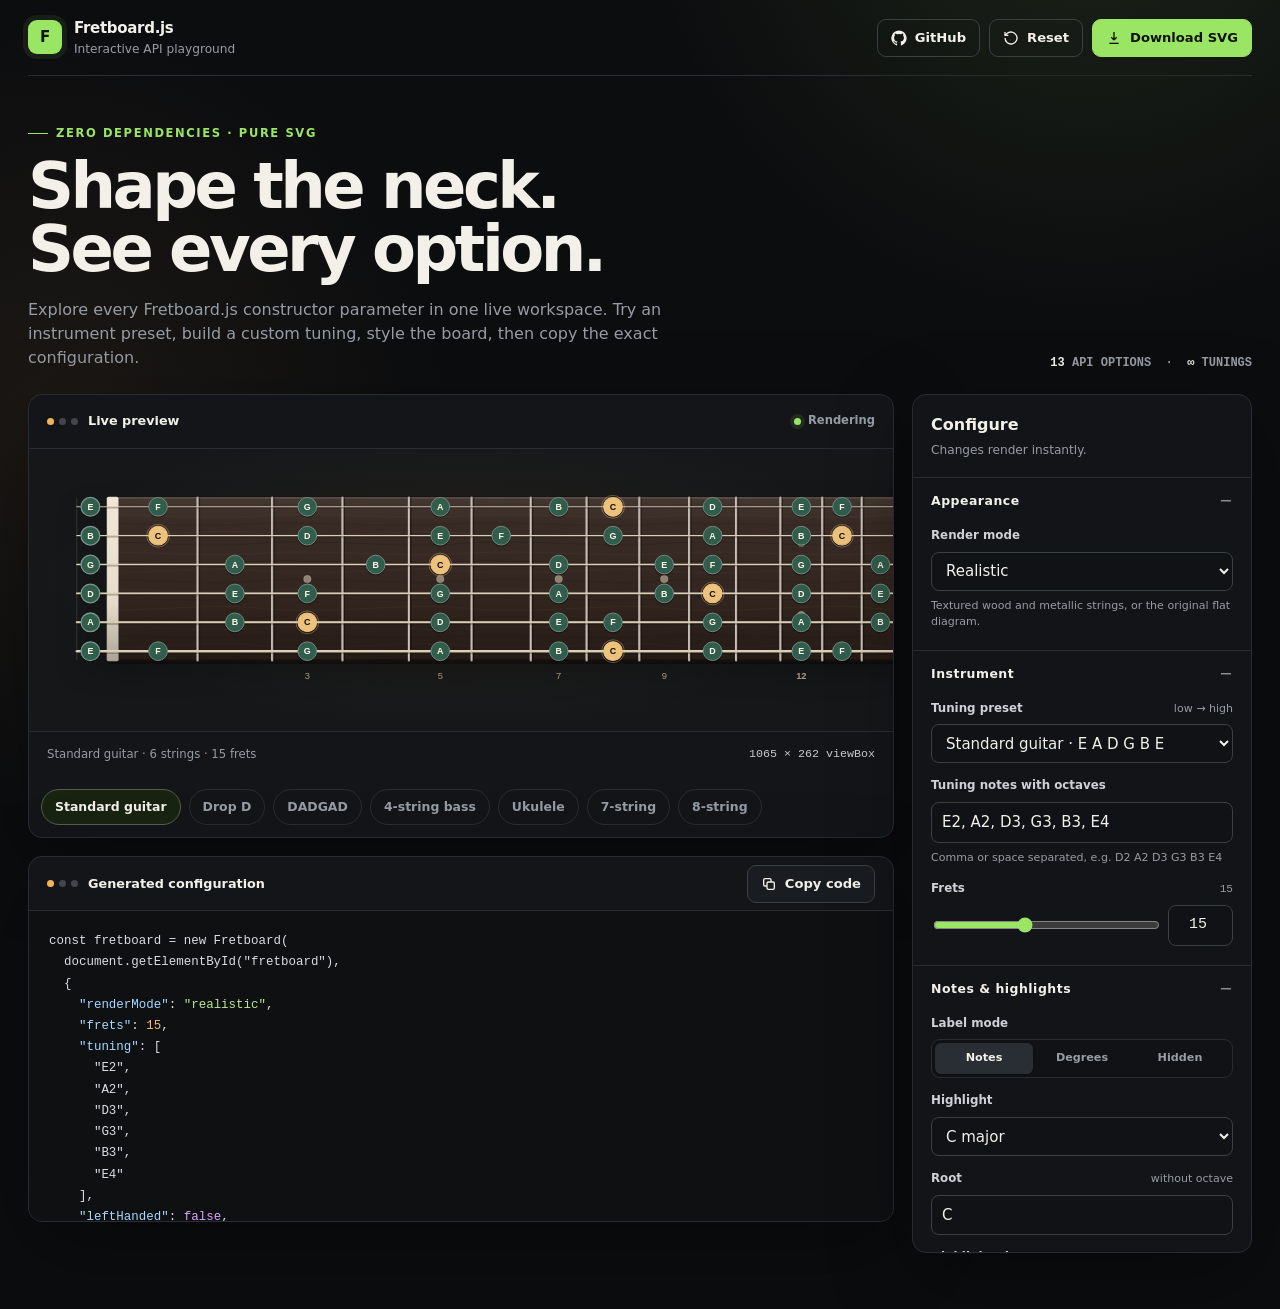
==== commit 401c2ee9: "Add support for a realistic fretboard render You can now choose a diagram or a realistic render" ====
--- a/index.html
+++ b/index.html
@@ -286,13 +286,13 @@
       .preview-scroll {
         overflow-x: auto;
         padding: 34px 24px 26px;
-        background: #111315;
+        background: radial-gradient(ellipse at 50% 45%, #25221d 0%, #151719 70%);
       }
       #fretboard-container {
         min-width: 680px;
       }
       .fretboard-svg {
-        filter: drop-shadow(0 12px 28px rgba(0, 0, 0, 0.28));
+        filter: drop-shadow(0 10px 12px rgba(0, 0, 0, 0.22));
       }
       .preview-foot {
         min-height: 46px;
@@ -760,7 +760,7 @@
           </p>
         </div>
         <div class="stat">
-          <b>11</b> API OPTIONS&nbsp;&nbsp;·&nbsp;&nbsp;<b>∞</b> TUNINGS
+          <b>13</b> API OPTIONS&nbsp;&nbsp;·&nbsp;&nbsp;<b>∞</b> TUNINGS
         </div>
       </section>
       <main class="workspace">
@@ -835,6 +835,19 @@
             <p>Changes render instantly.</p>
           </div>
           <div class="controls">
+            <details open>
+              <summary>Appearance</summary>
+              <div class="section-body">
+                <div class="field">
+                  <label for="render-mode">Render mode</label>
+                  <select id="render-mode" aria-describedby="render-mode-hint">
+                    <option value="realistic" selected>Realistic</option>
+                    <option value="diagram">Diagram</option>
+                  </select>
+                  <span class="hint" id="render-mode-hint">Textured wood and metallic strings, or the original flat diagram.</span>
+                </div>
+              </div>
+            </details>
             <details open>
               <summary>Instrument</summary>
               <div class="section-body">
@@ -1109,33 +1122,33 @@
                     <input
                       id="color-wood"
                       type="color"
-                      value="#2b1b12" /></label
+                      value="#33251f" /></label
                   ><label class="color-field" for="color-wire"
                     >Frets
                     <input
                       id="color-wire"
                       type="color"
-                      value="#c9a66b" /></label
+                      value="#b6aaa0" /></label
                   ><label class="color-field" for="color-note"
                     >Notes
                     <input
                       id="color-note"
                       type="color"
-                      value="#4a2f1e" /></label
+                      value="#40332c" /></label
                   ><label class="color-field" for="color-highlight"
                     >Scale
                     <input
                       id="color-highlight"
                       type="color"
-                      value="#6947c0" /></label
+                      value="#315d4c" /></label
                   ><label class="color-field" for="color-root"
                     >Root
                     <input
                       id="color-root"
                       type="color"
-                      value="#6bc99e" /></label
+                      value="#edc27c" /></label
                   ><label class="color-field" for="color-text"
-                    >Text <input id="color-text" type="color" value="#f5e6c8"
+                    >Text <input id="color-text" type="color" value="#fff7e8"
                   /></label>
                 </div>
               </div>
@@ -1190,31 +1203,38 @@
         };
         var THEMES = {
           rosewood: {
-            wood: "#2b1b12",
-            wire: "#c9a66b",
-            note: "#4a2f1e",
-            highlight: "#6947c0",
-            root: "#6bc99e",
-            text: "#f5e6c8",
+            wood: "#33251f",
+            wire: "#b6aaa0",
+            note: "#40332c",
+            highlight: "#315d4c",
+            root: "#edc27c",
+            text: "#fff7e8",
           },
           midnight: {
             wood: "#151b27",
             wire: "#8291a8",
             note: "#263248",
-            highlight: "#3f74c7",
-            root: "#ffbd59",
+            highlight: "#334f7d",
+            root: "#9ad5d5",
             text: "#f3f6fb",
           },
           maple: {
-            wood: "#b78246",
-            wire: "#e9dcc0",
+            wood: "#b88952",
+            wire: "#d6d2c9",
             note: "#3a2517",
-            highlight: "#2d6a8b",
-            root: "#f5d76e",
+            highlight: "#355e69",
+            root: "#ffe0a1",
             text: "#fff8ec",
           },
         };
+        var DIAGRAM_THEMES = {
+          rosewood: { wood: "#2b1b12", wire: "#c9a66b", note: "#4a2f1e", highlight: "#6947c0", root: "#6bc99e", text: "#f5e6c8" },
+          midnight: { wood: "#151b27", wire: "#8291a8", note: "#263248", highlight: "#3f74c7", root: "#ffbd59", text: "#f3f6fb" },
+          maple: { wood: "#b78246", wire: "#e9dcc0", note: "#3a2517", highlight: "#2d6a8b", root: "#f5d76e", text: "#fff8ec" }
+        };
         var defaults = {
+          renderMode: "realistic",
+          themeKey: "rosewood",
           frets: 15,
           tuningKey: "standard",
           tuning: TUNINGS.standard.notes.slice(),
@@ -1264,6 +1284,7 @@
         }
         function optionObject() {
           return {
+            renderMode: state.renderMode,
             frets: state.frets,
             tuning: state.tuning.slice(),
             leftHanded: state.leftHanded,
@@ -1320,6 +1341,8 @@
             " strings · " +
             state.frets +
             " frets";
+          // Preserve readable note sizes; narrower screens can scroll the board.
+          $("fretboard-container").style.minWidth = Math.max(680, Math.round(Number(box[2]) * 0.85)) + "px";
           $("dimensions").textContent =
             Math.round(Number(box[2])) +
             " × " +
@@ -1364,6 +1387,7 @@
           $(o).textContent = v + (s || "");
         }
         function syncControls() {
+          $("render-mode").value = state.renderMode;
           $("tuning-preset").value = state.tuningKey;
           $("custom-tuning").value = state.tuning.join(", ");
           setPaired(
@@ -1465,6 +1489,11 @@
           render();
         }
         function bindEvents() {
+          $("render-mode").addEventListener("change", function () {
+            state.renderMode = this.value;
+            if (state.themeKey !== "custom") setTheme(state.themeKey);
+            render();
+          });
           document.querySelectorAll(".preset").forEach(function (b) {
             b.addEventListener("click", function () {
               setTuning(b.dataset.preset);
@@ -1552,19 +1581,24 @@
           });
           document.querySelectorAll(".theme-button").forEach(function (b) {
             b.addEventListener("click", function () {
-              setTheme(THEMES[b.dataset.theme]);
+              setTheme(b.dataset.theme);
             });
           });
           ["wood", "wire", "note", "highlight", "root", "text"].forEach(
             function (k) {
-              $("color-" + k).addEventListener("input", applyThemeFromInputs);
+              $("color-" + k).addEventListener("input", function () {
+                state.themeKey = "custom";
+                applyThemeFromInputs();
+              });
             },
           );
           $("reset-button").addEventListener("click", reset);
           $("copy-button").addEventListener("click", copyCode);
           $("download-button").addEventListener("click", downloadSVG);
         }
-        function setTheme(t) {
+        function setTheme(key) {
+          state.themeKey = key;
+          var t = (state.renderMode === "diagram" ? DIAGRAM_THEMES : THEMES)[key];
           Object.keys(t).forEach(function (k) {
             $("color-" + k).value = t[k];
           });
@@ -1586,12 +1620,18 @@
           });
           svg.style.setProperty(
             "--fb-highlight-border",
-            $("color-highlight").value,
+            state.renderMode === "diagram" ? $("color-highlight").value : mixHex($("color-highlight").value, "#ffffff", 0.36),
           );
           svg.style.setProperty(
             "--fb-root-text",
             readableText($("color-root").value),
           );
+        }
+        function mixHex(a, b, amount) {
+          return "#" + [1, 3, 5].map(function (i) {
+            var v = Math.round(parseInt(a.slice(i, i + 2), 16) * (1 - amount) + parseInt(b.slice(i, i + 2), 16) * amount);
+            return ("0" + v.toString(16)).slice(-2);
+          }).join("");
         }
         function readableText(hex) {
           var v = hex.slice(1),
@@ -1605,7 +1645,7 @@
         function reset() {
           state = clone(defaults);
           syncControls();
-          setTheme(THEMES.rosewood);
+          setTheme("rosewood");
           render();
           showToast("Options reset");
         }
@@ -1639,33 +1679,29 @@
           var source = fb.getSVG(),
             copy = source.cloneNode(true);
           copy.setAttribute("xmlns", "http://www.w3.org/2000/svg");
-          var css = document.createElementNS(
-            "http://www.w3.org/2000/svg",
-            "style",
-          );
-          css.textContent =
-            ".fretboard-wood{fill:var(--fb-wood);stroke:var(--fb-wood-edge);stroke-width:1}.fretboard-fretwire{stroke:var(--fb-fretwire);stroke-width:2.5}.fretboard-nut{fill:var(--fb-nut)}.fretboard-string{stroke:var(--fb-string);stroke-linecap:round}.fretboard-inlay{fill:var(--fb-inlay)}.fretboard-fret-number{fill:var(--fb-fret-number);font:600 13px Georgia}.fretboard-open-divider{stroke:var(--fb-open-divider);stroke-width:1;stroke-dasharray:2 3}.fretboard-note-dot{fill:var(--fb-note-bg);stroke:var(--fb-note-border);stroke-width:1.5}.fretboard-note-dot--highlight{fill:var(--fb-highlight-bg);stroke:var(--fb-highlight-border)}.fretboard-note-dot--root{fill:var(--fb-root-bg);stroke:var(--fb-root-bg)}.fretboard-note-label{fill:var(--fb-note-text);font:500 11px sans-serif}.fretboard-note-label--root{fill:var(--fb-root-text)}";
-          copy.insertBefore(css, copy.firstChild);
-          var style = getComputedStyle(source);
-          [
-            "--fb-wood",
-            "--fb-wood-edge",
-            "--fb-fretwire",
-            "--fb-nut",
-            "--fb-string",
-            "--fb-inlay",
-            "--fb-fret-number",
-            "--fb-note-bg",
-            "--fb-note-border",
-            "--fb-note-text",
-            "--fb-highlight-bg",
-            "--fb-highlight-border",
-            "--fb-root-bg",
-            "--fb-root-text",
-            "--fb-open-divider",
-          ].forEach(function (n) {
-            copy.style.setProperty(n, style.getPropertyValue(n));
+          var properties = [
+            "fill", "fill-opacity", "stroke", "stroke-width", "stroke-opacity",
+            "stroke-linecap", "stroke-linejoin", "stroke-dasharray", "opacity",
+            "font-family", "font-size", "font-weight", "font-variant-numeric",
+            "text-anchor", "dominant-baseline", "stop-color", "stop-opacity"
+          ];
+          var originalNodes = [source].concat(Array.from(source.querySelectorAll("*")));
+          var copiedNodes = [copy].concat(Array.from(copy.querySelectorAll("*")));
+          originalNodes.forEach(function (node, index) {
+            var computed = getComputedStyle(node);
+            properties.forEach(function (property) {
+              var value = computed.getPropertyValue(property);
+              // Keep internal paint references portable outside this page.
+              if (value.indexOf("url(") !== -1 && node.hasAttribute(property)) {
+                value = node.getAttribute(property);
+              }
+              if (value) copiedNodes[index].style.setProperty(property, value);
+            });
           });
+          var viewBox = source.viewBox.baseVal;
+          copy.setAttribute("width", viewBox.width);
+          copy.setAttribute("height", viewBox.height);
+          copy.style.removeProperty("filter");
           var blob = new Blob([new XMLSerializer().serializeToString(copy)], {
               type: "image/svg+xml;charset=utf-8",
             }),
--- a/fretboard.css
+++ b/fretboard.css
@@ -1,8 +1,58 @@
-/* Fretboard.js — default styling
-   Palette grounded in real fretboard materials: rosewood body, brass fret wire,
-   bone nut and inlays. Swap the custom properties below to retheme. */
+/* Fretboard.js — rosewood, nickel and warm amber.
+   Every diagram is self-contained SVG; colors remain CSS custom properties. */
 
 .fretboard-svg {
+	--fb-wood: #33251f;
+	--fb-wood-edge: #160f0d;
+	--fb-fretwire: #b6aaa0;
+	--fb-nut: #eee4d2;
+	--fb-string: #d6c7ac;
+	--fb-inlay: rgba(238, 224, 198, 0.5);
+	--fb-fret-number: #a69b89;
+	--fb-note-bg: #40332c;
+	--fb-note-border: #8c7764;
+	--fb-note-text: #fff7e8;
+	--fb-highlight-bg: #315d4c;
+	--fb-highlight-border: #86b59c;
+	--fb-root-bg: #edc27c;
+	--fb-root-text: #302415;
+	--fb-open-divider: rgba(214, 199, 172, 0.2);
+	--fb-grain-opacity: 0.5;
+
+	display: block;
+	max-width: 100%;
+	height: auto;
+	font-family: "Inter", "Helvetica Neue", "Segoe UI", sans-serif;
+}
+
+.fretboard-body-shadow { fill: #000; opacity: 0.3; }
+.fretboard-wood { fill: var(--fb-wood); stroke: var(--fb-wood-edge); stroke-width: 1; }
+.fretboard-grain { opacity: var(--fb-grain-opacity); }
+.fretboard-edge-light { stroke: #fff; stroke-opacity: 0.2; stroke-width: 1; }
+.fretboard-edge-dark { stroke: #000; stroke-opacity: 0.5; stroke-width: 1.5; }
+.fretboard-fret-shadow { stroke: #000; stroke-opacity: 0.42; stroke-width: 3.5; }
+.fretboard-fretwire { stroke: var(--fb-fretwire); stroke-width: 2.6; stroke-linecap: round; }
+.fretboard-fret-glint { stroke: #fff; stroke-opacity: 0.52; stroke-width: 0.7; }
+.fretboard-nut { fill: var(--fb-nut); stroke: rgba(0, 0, 0, 0.2); stroke-width: 1; }
+.fretboard-string { stroke: var(--fb-string); stroke-linecap: round; }
+.fretboard-string-shadow { stroke: #000; stroke-opacity: 0.3; stroke-linecap: round; }
+.fretboard-string-glint { stroke: #fff; stroke-opacity: 0.45; stroke-linecap: round; }
+.fretboard-inlay { fill: var(--fb-inlay); stroke: rgba(255, 255, 255, 0.22); stroke-width: 0.7; }
+.fretboard-fret-number { fill: var(--fb-fret-number); font-size: 11px; font-weight: 500; font-variant-numeric: tabular-nums; text-anchor: middle; }
+.fretboard-fret-number--octave { font-weight: 700; }
+.fretboard-open-divider { stroke: var(--fb-open-divider); stroke-width: 1; }
+.fretboard-note-shadow { fill: #000; opacity: 0.38; }
+.fretboard-root-ring { fill: none; stroke: var(--fb-root-bg); stroke-width: 0.8; stroke-opacity: 0.55; }
+.fretboard-note-dot { fill: var(--fb-note-bg); stroke: var(--fb-note-border); stroke-width: 1; }
+.fretboard-note-dot--highlight { fill: var(--fb-highlight-bg); stroke: var(--fb-highlight-border); }
+.fretboard-note-dot--root { fill: var(--fb-root-bg); stroke: var(--fb-root-bg); stroke-width: 1.25; }
+.fretboard-note-dot--open { stroke-width: 1.5; }
+.fretboard-note-label { fill: var(--fb-note-text); font-size: 10.5px; font-weight: 600; pointer-events: none; user-select: none; font-family: "Inter", "Helvetica Neue", "Segoe UI", sans-serif; }
+.fretboard-note-label--root { fill: var(--fb-root-text); font-weight: 700; }
+
+/* Diagram mode restores the original flat palette and typography.
+   Scoped variables allow realistic and diagram instances on the same page. */
+.fretboard-svg[data-render-mode="diagram"] {
 	--fb-wood: #2b1b12;
 	--fb-wood-edge: #1c1109;
 	--fb-fretwire: #c9a66b;
@@ -18,74 +68,12 @@
 	--fb-root-bg: #6bc99e;
 	--fb-root-text: #2b1b12;
 	--fb-open-divider: rgba(245, 230, 200, 0.25);
-
-	display: block;
-	max-width: 100%;
-	height: auto;
 	font-family: 'Iowan Old Style', 'Palatino Linotype', Georgia, serif;
 }
-
-.fretboard-wood {
-	fill: var(--fb-wood);
-	stroke: var(--fb-wood-edge);
-	stroke-width: 1;
-}
-
-.fretboard-fretwire {
-	stroke: var(--fb-fretwire);
-	stroke-width: 2.5;
-}
-
-.fretboard-nut {
-	fill: var(--fb-nut);
-}
-
-.fretboard-string {
-	stroke: var(--fb-string);
-	stroke-linecap: round;
-}
-
-.fretboard-inlay {
-	fill: var(--fb-inlay);
-}
-
-.fretboard-fret-number {
-	fill: var(--fb-fret-number);
-	font-size: 13px;
-	font-weight: 600;
-}
-
-.fretboard-open-divider {
-	stroke: var(--fb-open-divider);
-	stroke-width: 1;
-	stroke-dasharray: 2 3;
-}
-
-.fretboard-note-dot {
-	fill: var(--fb-note-bg);
-	stroke: var(--fb-note-border);
-	stroke-width: 1.5;
-}
-
-.fretboard-note-dot--highlight {
-	fill: var(--fb-highlight-bg);
-	stroke: var(--fb-highlight-border);
-}
-
-.fretboard-note-dot--root {
-	fill: var(--fb-root-bg);
-	stroke: var(--fb-root-bg);
-}
-
-.fretboard-note-label {
-	fill: var(--fb-note-text);
-	font-size: 11px;
-	font-weight: 500;
-	pointer-events: none;
-	user-select: none;
-	font-family: "Helvetica Neue", "Segoe UI", sans-serif
-}
-
-.fretboard-note-label--root {
-	fill: var(--fb-root-text);
-}+.fretboard-svg[data-render-mode="diagram"] .fretboard-fretwire { stroke-width: 2.5; stroke-linecap: butt; }
+.fretboard-svg[data-render-mode="diagram"] .fretboard-nut,
+.fretboard-svg[data-render-mode="diagram"] .fretboard-inlay { stroke: none; }
+.fretboard-svg[data-render-mode="diagram"] .fretboard-fret-number { font-size: 13px; font-weight: 600; font-variant-numeric: normal; }
+.fretboard-svg[data-render-mode="diagram"] .fretboard-open-divider { stroke-dasharray: 2 3; }
+.fretboard-svg[data-render-mode="diagram"] .fretboard-note-dot { stroke-width: 1.5; }
+.fretboard-svg[data-render-mode="diagram"] .fretboard-note-label { font-size: 11px; font-weight: 500; font-family: "Helvetica Neue", "Segoe UI", sans-serif; }
